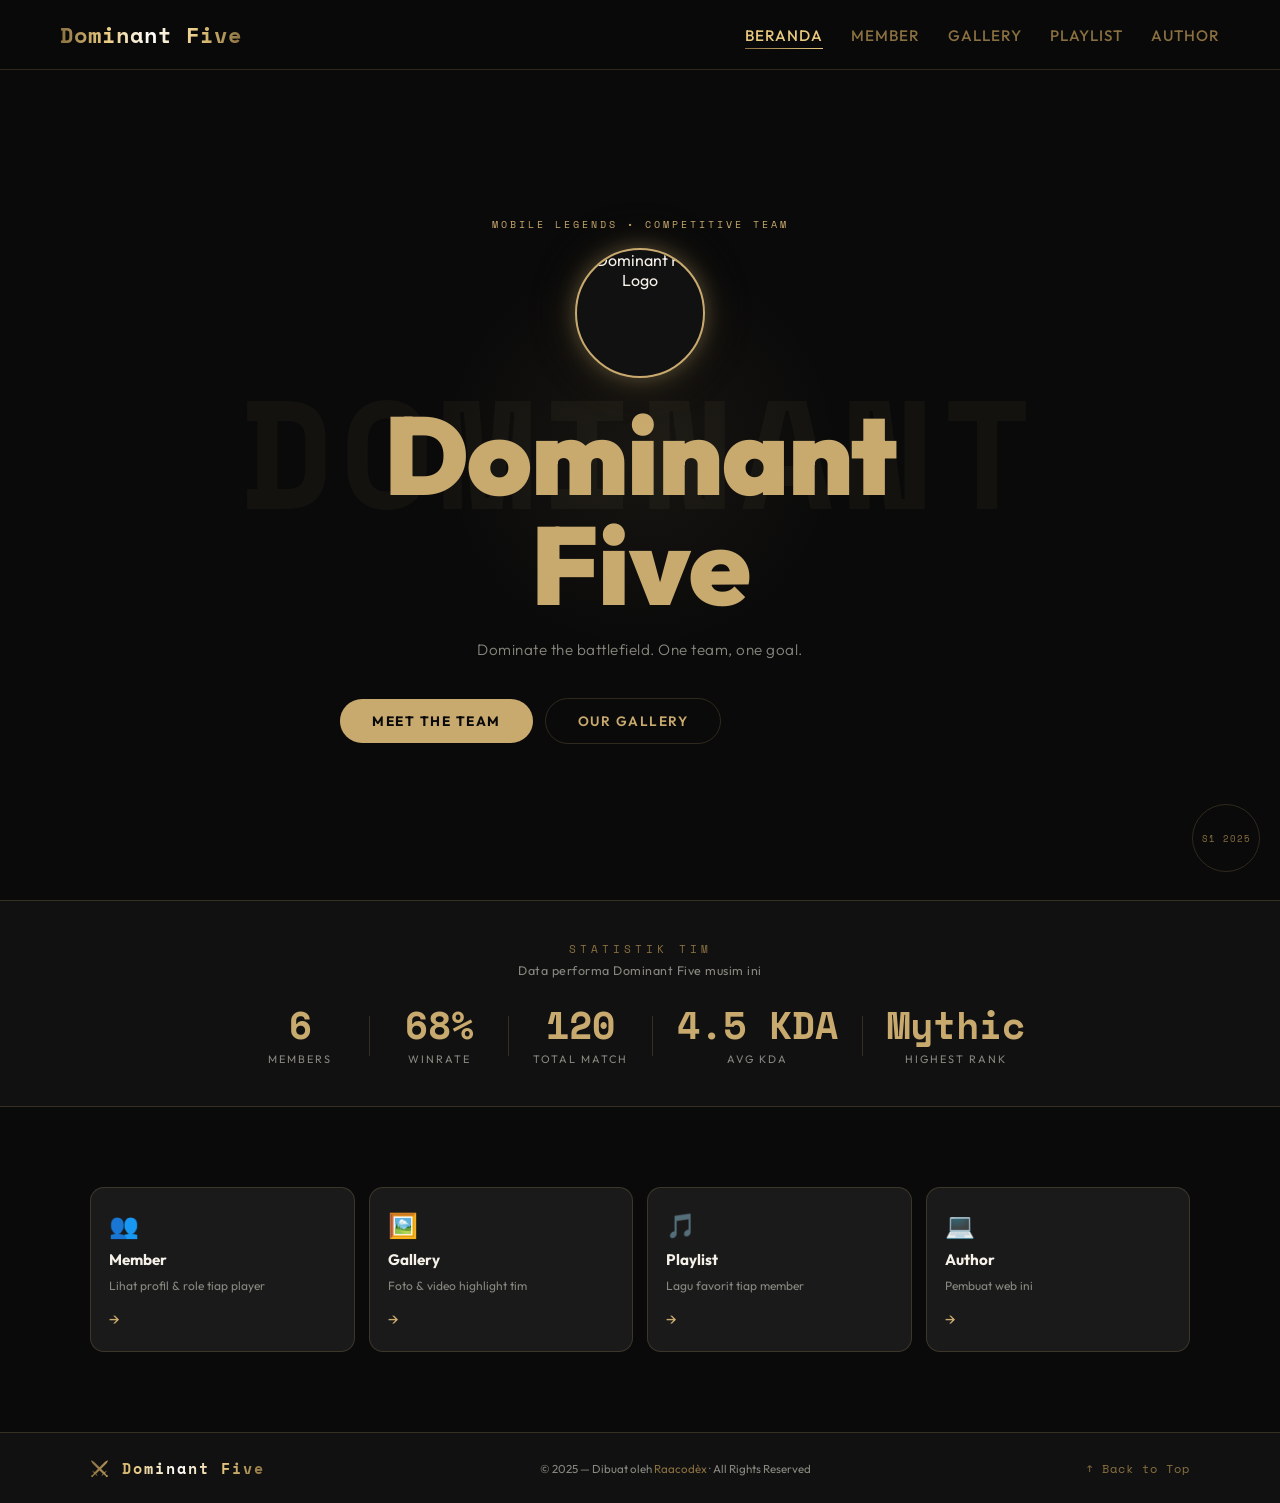
==== index.html @ 0fa59fce "Add files via upload" ====
<!DOCTYPE html>
<html lang="id">
<head>
  <meta charset="UTF-8">
  <meta name="viewport" content="width=device-width, initial-scale=1.0">
  <title>Dominant Five — Beranda</title>
  <link rel="stylesheet" href="style.css">
  <link rel="stylesheet" href="https://cdnjs.cloudflare.com/ajax/libs/font-awesome/6.5.0/css/all.min.css">
</head>
<body>

  <!-- NAVBAR -->
  <nav class="navbar">
    <div class="nav-logo"><span>Dominant Five</span></div>
    <ul class="nav-links">
      <li><a href="index.html" class="active">Beranda</a></li>
      <li><a href="member.html">Member</a></li>
      <li><a href="gallery.html">Gallery</a></li>
      <li><a href="playlist.html">Playlist</a></li>
      <li><a href="author.html">Author</a></li>
    </ul>
    <button class="hamburger" id="hamburger">☰</button>
  </nav>

  <!-- MOBILE MENU -->
  <div class="mobile-menu" id="mobileMenu">
    <ul>
      <li><a href="index.html" onclick="closeMenu()">Beranda</a></li>
      <li><a href="member.html" onclick="closeMenu()">Member</a></li>
      <li><a href="gallery.html" onclick="closeMenu()">Gallery</a></li>
      <li><a href="playlist.html" onclick="closeMenu()">Playlist</a></li>
      <li><a href="author.html" onclick="closeMenu()">Author</a></li>
    </ul>
  </div>

  <!-- HERO -->
  <section class="hero">
    <div class="hero-bg-text">DOMINANT</div>
    <div class="hero-content reveal-left">
      <p class="hero-subtitle">Mobile Legends • Competitive Team</p>
      
      <div class="hero-logo reveal-scale">
    <img src="img/logo.png" alt="Dominant Five Logo">
  </div>
      
      <h1 class="hero-title"><span>Dominant Five</span></h1>
      <p class="hero-desc">Dominate the battlefield. One team, one goal.</p>
      <div class="hero-buttons">
        <a href="member.html" class="btn-primary">Meet The Team</a>
        <a href="gallery.html" class="btn-outline">Our Gallery</a>
      </div>
    </div>
    <div class="hero-badge">
      <div class="badge-ring">
        <span>S1 2025</span>
      </div>
    </div>
  </section>

  <!-- STATS BAR -->
  <div class="stats-bar" id="stats">

  <div class="stats-header">
    <p class="stats-title">Statistik Tim</p>
    <p class="stats-sub">Data performa Dominant Five musim ini</p>
  </div>
    
    <div class="stats-wrap">

      <div class="stat-item">
        <p class="stat-big" data-target="6">0</p>
        <p class="stat-desc">Members</p>
      </div>

      <div class="stat-divider"></div>

      <div class="stat-item">
        <p class="stat-big" data-target="68" data-suffix="%">0%</p>
        <p class="stat-desc">Winrate</p>
      </div>

      <div class="stat-divider"></div>

      <div class="stat-item">
        <p class="stat-big" data-target="120">0</p>
        <p class="stat-desc">Total Match</p>
      </div>

      <div class="stat-divider"></div>

      <div class="stat-item">
        <p class="stat-big" data-target="4" data-suffix=".5 KDA">0</p>
        <p class="stat-desc">Avg KDA</p>
      </div>

      <div class="stat-divider"></div>

      <div class="stat-item">
        <p class="stat-big">Mythic</p>
        <p class="stat-desc">Highest Rank</p>
      </div>

    </div>
  </div>

  <!-- QUICK NAV CARDS -->
  <section class="quicknav">
    <div class="quicknav-grid">

      <a href="member.html" class="qcard">
        <div class="qcard-icon">👥</div>
        <h3>Member</h3>
        <p>Lihat profil & role tiap player</p>
        <span class="qcard-arrow">→</span>
      </a>

      <a href="gallery.html" class="qcard">
        <div class="qcard-icon">🖼️</div>
        <h3>Gallery</h3>
        <p>Foto & video highlight tim</p>
        <span class="qcard-arrow">→</span>
      </a>

      <a href="playlist.html" class="qcard">
        <div class="qcard-icon">🎵</div>
        <h3>Playlist</h3>
        <p>Lagu favorit tiap member</p>
        <span class="qcard-arrow">→</span>
      </a>

      <a href="author.html" class="qcard">
        <div class="qcard-icon">💻</div>
        <h3>Author</h3>
        <p>Pembuat web ini</p>
        <span class="qcard-arrow">→</span>
      </a>

    </div>
  </section>

  <!-- FOOTER -->
  <footer class="footer">
    <div class="footer-inner">
      <p class="footer-logo">⚔️ <span>Dominant Five</span></p>
      <p class="footer-copy">© 2025 — Dibuat oleh <span>Raacodèx</span> · All Rights Reserved</p>
      <a href="#" class="footer-top">↑ Back to Top</a>
    </div>
  </footer>

  <script src="script.js"></script>
</body>
</html>
---- style.css ----
@import url('https://fonts.googleapis.com/css2?family=Outfit:wght@300;400;600;700;900&family=Space+Mono:wght@400;700&display=swap');
@import url('https://fonts.googleapis.com/css2?family=Inter:wght@400;500;600;700;800&display=swap');

/* ===== ROOT & RESET ===== */
:root {
  --bg-dark: #0a0a0a;
  --bg-surface: #111111;
  --bg-card: #1a1a1a;
  --gold: #c8a96e;
  --gold-light: #e8c97e;
  --gold-dim: #8a7040;
  --white: #f5f0e8;
  --gray: #888880;
  --border: rgba(200, 169, 110, 0.2);
}

* { margin: 0; padding: 0; box-sizing: border-box; }
html { scroll-behavior: smooth; }
body {
  background-color: var(--bg-dark);
  color: var(--white);
  font-family: 'Outfit', sans-serif;
  overflow-x: hidden;
}

/* ===== NAVBAR ===== */
.navbar {
  position: fixed;
  top: 0;
  width: 100%;
  z-index: 1000;
  padding: 16px 20px;
  display: flex;
  align-items: center;
  justify-content: space-between;
  background: rgba(10, 10, 10, 0.92);
  backdrop-filter: blur(12px);
  border-bottom: 1px solid var(--border);
  transition: background 0.3s;
}

.nav-logo {
  font-family: 'Space Mono', monospace;
  font-size: 1.4rem;
  letter-spacing: 1px;
  font-weight: 700;
  text-decoration: none;
  display: flex;
  align-items: center;
  gap: 8px;
  white-space: nowrap;
  flex-shrink: 0;
  background: linear-gradient(90deg, #8a7040, #e8c97e, #ffffff, #e8c97e, #8a7040);
  -webkit-background-clip: text;
  -webkit-text-fill-color: transparent;
  background-clip: text;
}

.nav-logo-img {
  width: 26px;
  height: 26px;
  border-radius: 50%;
  object-fit: cover;
  border: 1px solid var(--border);
  flex-shrink: 0;
  -webkit-text-fill-color: unset;
}

.nav-links {
  list-style: none;
  display: none;
  gap: 28px;
}

.nav-links a {
  text-decoration: none;
  font-size: 0.95rem;
  font-weight: 500;
  letter-spacing: 1px;
  text-transform: uppercase;
  color: var(--gold-dim);
  position: relative;
  transition: color 0.3s;
  white-space: nowrap;
}

.nav-links a::after {
  content: '';
  position: absolute;
  bottom: -4px;
  left: 0;
  width: 0%;
  height: 1px;
  background: linear-gradient(90deg, var(--gold-dim), var(--gold-light));
  transition: width 0.3s ease;
}

.nav-links a:hover,
.nav-links a.active {
  color: var(--gold-light);
}

.nav-links a:hover::after,
.nav-links a.active::after {
  width: 100%;
}

.hamburger {
  display: block;
  background: none;
  border: 1px solid var(--border);
  color: var(--gold);
  font-size: 1.2rem;
  padding: 6px 11px;
  cursor: pointer;
  border-radius: 6px;
}

/* ===== MOBILE MENU ===== */
.mobile-menu {
  display: none;
  position: fixed;
  top: 59px;
  left: 0;
  width: 100%;
  background: #111111f5;
  backdrop-filter: blur(16px);
  z-index: 999;
  border-bottom: 1px solid var(--border);
  padding: 20px 0;
}

.mobile-menu.active { display: block; }

.mobile-menu ul {
  list-style: none;
  display: flex;
  flex-direction: column;
  align-items: center;
  gap: 20px;
}

.mobile-menu ul a {
  color: var(--gray);
  text-decoration: none;
  font-size: 0.95rem;
  letter-spacing: 2px;
  text-transform: uppercase;
  transition: color 0.3s;
}

.mobile-menu ul a:hover { color: var(--gold); }

/* ===== HERO ===== */
.hero {
  min-height: 100vh;
  display: flex;
  align-items: center;
  justify-content: center;
  position: relative;
  padding: 110px 20px 60px;
  overflow: hidden;
}

.hero-bg-text {
  position: absolute;
  font-family: 'Space Mono', monospace;
  font-size: clamp(48px, 12vw, 180px);
  font-weight: 700;
  color: rgba(200, 169, 110, 0.05);
  letter-spacing: 6px;
  top: 50%;
  left: 50%;
  transform: translate(-50%, -50%);
  white-space: nowrap;
  pointer-events: none;
  user-select: none;
  width: 100%;
  text-align: center;
  overflow: hidden;
}

.hero::before {
  content: '';
  position: absolute;
  width: 400px;
  height: 400px;
  background: radial-gradient(circle, rgba(200, 169, 110, 0.07) 0%, transparent 70%);
  top: 50%;
  left: 50%;
  transform: translate(-50%, -50%);
  pointer-events: none;
}

.hero-content {
  text-align: center;
  z-index: 1;
  animation: fadeUp 0.9s ease both;
  width: 100%;
  max-width: 600px;
  margin: 0 auto;
}

.hero-logo {
  width: 110px;
  height: 110px;
  border-radius: 50%;
  border: 2px solid var(--gold);
  overflow: hidden;
  margin: 0 auto 22px;
  background: #111;
  box-shadow:
    0 0 20px rgba(200, 169, 110, 0.3),
    0 0 40px rgba(200, 169, 110, 0.15),
    0 0 80px rgba(200, 169, 110, 0.05);
  animation: fadeUp 0.7s ease both, glowPulse 3s ease-in-out infinite;
}

.hero-logo img {
  width: 100%;
  height: 100%;
  object-fit: cover;
}

.hero-subtitle {
  font-family: 'Space Mono', monospace;
  font-size: 0.65rem;
  letter-spacing: 3px;
  color: var(--gold);
  text-transform: uppercase;
  margin-bottom: 16px;
}

.hero-title {
  font-size: clamp(34px, 9vw, 110px);
  font-weight: 900;
  line-height: 1;
  letter-spacing: -1px;
  color: var(--white);
  margin-bottom: 18px;
}

.hero-title span { color: var(--gold); }

.hero-desc {
  font-size: 0.95rem;
  color: var(--gray);
  font-weight: 300;
  letter-spacing: 0.5px;
  margin-bottom: 36px;
  line-height: 1.6;
}

.hero-buttons {
  display: flex;
  flex-direction: column;
  gap: 12px;
  align-items: center;
}

.btn-primary {
  background: var(--gold);
  color: #0a0a0a;
  padding: 13px 32px;
  border-radius: 50px;
  text-decoration: none;
  font-weight: 700;
  font-size: 0.85rem;
  letter-spacing: 1.5px;
  text-transform: uppercase;
  transition: background 0.3s, transform 0.2s;
  width: 230px;
  text-align: center;
  display: block;
}

.btn-primary:hover {
  background: var(--gold-light);
  transform: translateY(-2px);
}

.btn-outline {
  border: 1px solid var(--border);
  color: var(--gold);
  padding: 13px 32px;
  border-radius: 50px;
  text-decoration: none;
  font-weight: 600;
  font-size: 0.85rem;
  letter-spacing: 1.5px;
  text-transform: uppercase;
  transition: border-color 0.3s, transform 0.2s;
  width: 230px;
  text-align: center;
  display: block;
}

.btn-outline:hover {
  border-color: var(--gold);
  transform: translateY(-2px);
}

.hero-badge {
  position: absolute;
  bottom: 28px;
  right: 20px;
  animation: fadeUp 1.2s ease both;
}

.badge-ring {
  width: 68px;
  height: 68px;
  border-radius: 50%;
  border: 1px solid var(--border);
  display: flex;
  align-items: center;
  justify-content: center;
  font-family: 'Space Mono', monospace;
  font-size: 0.58rem;
  color: var(--gold-dim);
  letter-spacing: 1px;
  text-align: center;
}

/* ===== STATS BAR ===== */
.stats-bar {
  background: var(--bg-surface);
  border-top: 1px solid var(--border);
  border-bottom: 1px solid var(--border);
  padding: 32px 20px;
}

.stats-header {
  text-align: center;
  margin-bottom: 28px;
}

.stats-title {
  font-family: 'Space Mono', monospace;
  font-size: 0.68rem;
  letter-spacing: 4px;
  color: var(--gold-dim);
  text-transform: uppercase;
  margin-bottom: 6px;
}

.stats-sub {
  font-size: 0.78rem;
  color: var(--gray);
  letter-spacing: 0.5px;
}

.stats-wrap {
  max-width: 1100px;
  margin: 0 auto;
  display: flex;
  align-items: center;
  justify-content: center;
  flex-wrap: wrap;
  gap: 24px;
}

.stat-item {
  text-align: center;
  min-width: 90px;
}

.stat-big {
  font-family: 'Space Mono', monospace;
  font-size: clamp(20px, 5vw, 38px);
  font-weight: 700;
  color: var(--gold);
  line-height: 1;
  margin-bottom: 8px;
}

.stat-desc {
  font-size: 0.68rem;
  letter-spacing: 2px;
  text-transform: uppercase;
  color: var(--gray);
}

.stat-divider {
  width: 1px;
  height: 40px;
  background: var(--border);
  flex-shrink: 0;
  display: none;
}

/* ===== QUICK NAV ===== */
.quicknav {
  padding: 56px 20px;
  background: var(--bg-dark);
}

.quicknav-grid {
  display: grid;
  grid-template-columns: repeat(2, 1fr);
  gap: 14px;
  max-width: 1100px;
  margin: 0 auto;
}

.qcard {
  background: var(--bg-card);
  border: 1px solid var(--border);
  border-radius: 14px;
  padding: 22px 18px;
  text-decoration: none;
  display: flex;
  flex-direction: column;
  gap: 8px;
  transition: transform 0.3s, border-color 0.3s;
}

.qcard:hover {
  transform: translateY(-4px);
  border-color: var(--gold-dim);
}

.qcard-icon {
  font-size: 1.5rem;
  color: var(--gold);
  margin-bottom: 2px;
}

.qcard h3 {
  font-size: 0.95rem;
  font-weight: 700;
  color: var(--white);
}

.qcard p {
  font-size: 0.75rem;
  color: var(--gray);
  line-height: 1.5;
}

.qcard-arrow {
  font-size: 1rem;
  color: var(--gold);
  margin-top: 6px;
  transition: transform 0.3s;
}

.qcard:hover .qcard-arrow { transform: translateX(4px); }

/* ===== SECTION GLOBAL ===== */
section { padding: 80px 20px; }

.section-header {
  text-align: center;
  margin-bottom: 44px;
}

.section-tag {
  font-family: 'Space Mono', monospace;
  font-size: 0.68rem;
  letter-spacing: 4px;
  color: var(--gold-dim);
  text-transform: uppercase;
  margin-bottom: 10px;
}

.section-title {
  font-size: clamp(26px, 6vw, 56px);
  font-weight: 900;
  letter-spacing: -1px;
  color: var(--white);
}

.section-title span { color: var(--gold); }

/* ===== MEMBER ===== */
.member {
  background: var(--bg-surface);
  border-top: 1px solid var(--border);
  padding-top: 100px;
}

.member-grid {
  display: grid;
  grid-template-columns: 1fr 1fr;
  gap: 16px;
  max-width: 1200px;
  margin: 0 auto;
}

.member-card {
  background: var(--bg-card);
  border: 1px solid var(--border);
  border-radius: 14px;
  overflow: hidden;
  transition: transform 0.3s, border-color 0.3s;
}

.member-card:hover {
  transform: translateY(-5px);
  border-color: var(--gold-dim);
}

.card-top {
  background: linear-gradient(135deg, #1a1a1a, #111);
  padding: 24px 16px 18px;
  text-align: center;
  border-bottom: 1px solid var(--border);
}

.member-avatar {
  width: 75px;
  height: 75px;
  border-radius: 50%;
  border: 2px solid var(--gold);
  overflow: hidden;
  margin: 0 auto 10px;
  background: #222;
}

.member-avatar img {
  width: 100%;
  height: 100%;
  object-fit: cover;
}

.member-role-badge {
  display: inline-block;
  background: rgba(200, 169, 110, 0.12);
  border: 1px solid var(--border);
  color: var(--gold);
  font-size: 0.6rem;
  font-weight: 600;
  letter-spacing: 1.5px;
  text-transform: uppercase;
  padding: 3px 10px;
  border-radius: 20px;
}

.card-body { padding: 16px; }

.member-name {
  font-size: 1rem;
  font-weight: 700;
  color: var(--white);
  margin-bottom: 4px;
}

.member-ign {
  font-size: 0.72rem;
  color: var(--gray);
  margin-bottom: 10px;
}

.member-ign span {
  color: var(--gold-dim);
  font-family: 'Space Mono', monospace;
}

.member-heroes {
  display: flex;
  flex-wrap: wrap;
  gap: 5px;
  margin-bottom: 14px;
}

.member-heroes span {
  background: rgba(255,255,255,0.04);
  border: 1px solid rgba(255,255,255,0.08);
  color: var(--gray);
  font-size: 0.65rem;
  padding: 2px 8px;
  border-radius: 4px;
}

.member-stats {
  display: flex;
  justify-content: space-between;
  padding-top: 12px;
  border-top: 1px solid var(--border);
}

.member-stats > div { text-align: center; }

.stat-num {
  font-family: 'Space Mono', monospace;
  font-size: 0.85rem;
  font-weight: 700;
  color: var(--gold);
}

.stat-label {
  font-size: 0.6rem;
  color: var(--gray);
  text-transform: uppercase;
  letter-spacing: 0.5px;
  margin-top: 2px;
}

/* ===== GALLERY ===== */
.gallery {
  background: var(--bg-dark);
  padding-top: 100px;
}

.gallery-tabs {
  display: flex;
  justify-content: center;
  gap: 8px;
  margin-bottom: 36px;
  flex-wrap: wrap;
}

.tab-btn {
  background: transparent;
  border: 1px solid var(--border);
  color: var(--gray);
  padding: 8px 20px;
  border-radius: 30px;
  font-family: 'Outfit', sans-serif;
  font-size: 0.78rem;
  font-weight: 600;
  letter-spacing: 1px;
  text-transform: uppercase;
  cursor: pointer;
  transition: all 0.3s;
}

.tab-btn:hover {
  border-color: var(--gold-dim);
  color: var(--gold);
}

.tab-btn.active {
  background: var(--gold);
  border-color: var(--gold);
  color: #0a0a0a;
}

.gallery-grid {
  display: grid;
  grid-template-columns: 1fr 1fr;
  gap: 14px;
  max-width: 1200px;
  margin: 0 auto;
}

.gallery-item {
  border-radius: 10px;
  overflow: hidden;
  border: 1px solid var(--border);
  background: var(--bg-card);
  transition: transform 0.3s, border-color 0.3s;
  position: relative;
}

.gallery-item:hover {
  transform: translateY(-3px);
  border-color: var(--gold-dim);
}

.gallery-item.hidden { display: none; }

.gallery-item.photo img {
  width: 100%;
  height: 160px;
  object-fit: cover;
  display: block;
  transition: transform 0.4s;
}

.gallery-item.photo:hover img { transform: scale(1.04); }

.gallery-overlay {
  position: absolute;
  bottom: 0;
  left: 0;
  right: 0;
  padding: 10px 12px;
  background: linear-gradient(to top, rgba(0,0,0,0.85), transparent);
  display: flex;
  align-items: center;
  justify-content: space-between;
}

.gallery-overlay p {
  font-size: 0.75rem;
  color: var(--white);
  font-weight: 500;
}

.gallery-type {
  font-size: 0.62rem;
  background: rgba(200,169,110,0.15);
  border: 1px solid var(--border);
  color: var(--gold);
  padding: 2px 8px;
  border-radius: 20px;
}

.video-wrap {
  width: 100%;
  aspect-ratio: 16/9;
  background: #000;
}

.video-wrap video {
  width: 100%;
  height: 100%;
  display: block;
  object-fit: cover;
}

.video-label {
  padding: 10px 12px;
  display: flex;
  align-items: center;
  justify-content: space-between;
  border-top: 1px solid var(--border);
}

.video-label p {
  font-size: 0.78rem;
  color: var(--white);
  font-weight: 500;
}

/* ===== PLAYLIST ===== */
.playlist {
  background: var(--bg-surface);
  padding-top: 100px;
}

.playlist-tabs {
  display: flex;
  justify-content: center;
  flex-wrap: wrap;
  gap: 8px;
  margin-bottom: 36px;
}

.pl-tab {
  background: transparent;
  border: 1px solid var(--border);
  color: var(--gray);
  padding: 8px 16px;
  border-radius: 30px;
  font-family: 'Outfit', sans-serif;
  font-size: 0.75rem;
  font-weight: 600;
  letter-spacing: 1px;
  cursor: pointer;
  transition: all 0.3s;
}

.pl-tab:hover {
  border-color: var(--gold-dim);
  color: var(--gold);
}

.pl-tab.active {
  background: var(--gold);
  border-color: var(--gold);
  color: #0a0a0a;
}

.playlist-panel {
  display: none;
  max-width: 600px;
  margin: 0 auto;
  animation: fadeUp 0.4s ease both;
}

.playlist-panel.active { display: block; }

.pl-profile {
  display: flex;
  align-items: center;
  gap: 14px;
  margin-bottom: 24px;
  padding-bottom: 20px;
  border-bottom: 1px solid var(--border);
}

.pl-avatar {
  width: 52px;
  height: 52px;
  border-radius: 50%;
  border: 2px solid var(--gold);
  overflow: hidden;
  flex-shrink: 0;
  background: #222;
}

.pl-avatar img {
  width: 100%;
  height: 100%;
  object-fit: cover;
}

.pl-name {
  font-size: 1rem;
  font-weight: 700;
  color: var(--white);
  margin-bottom: 3px;
}

.pl-role {
  font-size: 0.68rem;
  color: var(--gold-dim);
  letter-spacing: 2px;
  text-transform: uppercase;
  font-family: 'Space Mono', monospace;
}

.pl-tracks {
  display: flex;
  flex-direction: column;
  gap: 4px;
}

.pl-track {
  display: flex;
  align-items: center;
  gap: 12px;
  padding: 13px 14px;
  border-radius: 8px;
  border: 1px solid transparent;
  transition: all 0.3s;
}

.pl-track:hover {
  background: var(--bg-card);
  border-color: var(--border);
}

.track-num {
  font-family: 'Space Mono', monospace;
  font-size: 0.7rem;
  color: var(--gold-dim);
  width: 20px;
  flex-shrink: 0;
}

.track-info { flex: 1; }

.track-title {
  font-size: 0.88rem;
  font-weight: 600;
  color: var(--white);
  margin-bottom: 2px;
}

.track-artist {
  font-size: 0.72rem;
  color: var(--gray);
}

.track-link {
  color: var(--gold-dim);
  font-size: 1.1rem;
  transition: color 0.3s, transform 0.2s;
  display: flex;
  align-items: center;
}

.track-link:hover {
  color: #1db954;
  transform: scale(1.2);
}

/* ===== AUTHOR ===== */
.author {
  background: var(--bg-dark);
  padding-top: 100px;
}

.author-card {
  max-width: 1000px;
  margin: 0 auto;
  display: grid;
  grid-template-columns: 1fr;
  gap: 28px;
  background: var(--bg-card);
  border: 1px solid var(--border);
  border-radius: 18px;
  padding: 28px 20px;
}

.author-left {
  display: flex;
  flex-direction: row;
  align-items: center;
  gap: 18px;
}

.author-avatar {
  width: 90px;
  height: 90px;
  border-radius: 50%;
  border: 2px solid var(--gold);
  overflow: hidden;
  background: #222;
  flex-shrink: 0;
}

.author-avatar img {
  width: 100%;
  height: 100%;
  object-fit: cover;
}

.author-badge {
  background: rgba(200, 169, 110, 0.1);
  border: 1px solid var(--border);
  color: var(--gold);
  font-size: 0.65rem;
  letter-spacing: 2px;
  text-transform: uppercase;
  padding: 4px 12px;
  border-radius: 20px;
  font-weight: 600;
}

.author-tag {
  font-size: 0.68rem;
  letter-spacing: 2px;
  color: var(--gold-dim);
  text-transform: uppercase;
  font-family: 'Space Mono', monospace;
  margin-bottom: 8px;
}

.author-name {
  font-size: clamp(24px, 6vw, 40px);
  font-weight: 900;
  color: var(--white);
  letter-spacing: -1px;
  margin-bottom: 12px;
  line-height: 1;
}

.author-bio {
  font-size: 0.85rem;
  color: var(--gray);
  line-height: 1.7;
  margin-bottom: 18px;
}

.author-stack {
  display: flex;
  flex-wrap: wrap;
  gap: 8px;
  margin-bottom: 20px;
}

.author-stack span {
  background: rgba(200, 169, 110, 0.08);
  border: 1px solid var(--border);
  color: var(--gold);
  font-size: 0.7rem;
  font-weight: 600;
  letter-spacing: 1.5px;
  padding: 4px 12px;
  border-radius: 6px;
  font-family: 'Space Mono', monospace;
}

.author-socials {
  display: flex;
  flex-wrap: wrap;
  gap: 8px;
}

.social-btn {
  display: flex;
  align-items: center;
  gap: 7px;
  padding: 9px 16px;
  border-radius: 8px;
  border: 1px solid var(--border);
  color: var(--gray);
  text-decoration: none;
  font-size: 0.78rem;
  font-weight: 500;
  transition: all 0.3s;
}

.social-btn:hover {
  border-color: var(--gold-dim);
  color: var(--gold);
  background: rgba(200, 169, 110, 0.06);
}

.author-right {
  display: flex;
  flex-direction: column;
  gap: 16px;
}

.author-quote {
  background: var(--bg-surface);
  border: 1px solid var(--border);
  border-left: 3px solid var(--gold);
  border-radius: 10px;
  padding: 18px 16px;
}

.quote-mark {
  font-size: 2.2rem;
  color: var(--gold);
  line-height: 0.5;
  margin-bottom: 12px;
  font-family: 'Space Mono', monospace;
}

.quote-text {
  font-size: 0.82rem;
  color: var(--white);
  line-height: 1.7;
  font-style: italic;
  margin-bottom: 10px;
}

.quote-from {
  font-size: 0.7rem;
  color: var(--gold-dim);
  font-family: 'Space Mono', monospace;
}

.author-stats {
  display: flex;
  justify-content: space-between;
  padding: 16px;
  background: var(--bg-surface);
  border: 1px solid var(--border);
  border-radius: 10px;
}

.a-stat { text-align: center; }

.a-stat-num {
  font-family: 'Space Mono', monospace;
  font-size: 1.2rem;
  font-weight: 700;
  color: var(--gold);
}

.a-stat-label {
  font-size: 0.6rem;
  color: var(--gray);
  text-transform: uppercase;
  letter-spacing: 1px;
  margin-top: 3px;
}

/* ===== FOOTER ===== */
.footer {
  background: var(--bg-surface);
  border-top: 1px solid var(--border);
  padding: 24px 20px;
}

.footer-inner {
  max-width: 1100px;
  margin: 0 auto;
  display: flex;
  flex-direction: column;
  align-items: center;
  text-align: center;
  gap: 10px;
}

.footer-logo {
  font-family: 'Space Mono', monospace;
  font-size: 0.95rem;
  font-weight: 700;
  letter-spacing: 2px;
  background: linear-gradient(90deg, #8a7040, #e8c97e, #ffffff, #e8c97e, #8a7040);
  -webkit-background-clip: text;
  -webkit-text-fill-color: transparent;
  background-clip: text;
}

.footer-copy {
  font-size: 0.72rem;
  color: var(--gray);
}

.footer-copy span { color: var(--gold-dim); }

.footer-top {
  font-size: 0.72rem;
  color: var(--gold-dim);
  text-decoration: none;
  font-family: 'Space Mono', monospace;
  letter-spacing: 1px;
  transition: color 0.3s;
}

.footer-top:hover { color: var(--gold); }

/* ===== ANIMATIONS ===== */
@keyframes fadeUp {
  from { opacity: 0; transform: translateY(30px); }
  to { opacity: 1; transform: translateY(0); }
}

@keyframes glowPulse {
  0%, 100% {
    box-shadow:
      0 0 20px rgba(200, 169, 110, 0.3),
      0 0 40px rgba(200, 169, 110, 0.15),
      0 0 80px rgba(200, 169, 110, 0.05);
  }
  50% {
    box-shadow:
      0 0 30px rgba(200, 169, 110, 0.5),
      0 0 60px rgba(200, 169, 110, 0.25),
      0 0 100px rgba(200, 169, 110, 0.1);
  }
}

/* ===== DESKTOP ===== */
@media (min-width: 900px) {
  .navbar { padding: 18px 60px; }
  .nav-links { display: flex; }
  .hamburger { display: none; }
  .hero { padding: 120px 60px 60px; }
  .hero-logo { width: 130px; height: 130px; }
  .stats-bar { padding: 40px 60px; }
  .stat-divider { display: block; }
  .quicknav { padding: 80px 60px; }
  .quicknav-grid { grid-template-columns: repeat(4, 1fr); }
  section { padding: 100px 60px; }
  .member-grid { grid-template-columns: repeat(3, 1fr); }
  .gallery-grid { grid-template-columns: repeat(3, 1fr); }
  .gallery-item.photo img { height: 220px; }
  .hero-buttons { flex-direction: row; }
  .btn-primary, .btn-outline { width: auto; }
  .footer-inner { flex-direction: row; justify-content: space-between; text-align: left; }
  .author-card { grid-template-columns: 160px 1fr 220px; padding: 48px; }
  .author-left { flex-direction: column; align-items: center; }
  .author-avatar { width: 120px; height: 120px; }
}

/* ===== MEMBER SLIDER ===== */
.member-slider {
  max-width: 320px;
  margin: 0 auto;
  position: relative;
}

.member-track {
  position: relative;
  width: 100%;
}

.member-track .member-card {
  display: none;
  animation: fadeUp 0.35s ease both;
}

.member-track .member-card.active {
  display: block;
}

/* ===== CARD UKURAN PROPORSIONAL ===== */
.member-slider .member-card {
  min-height: unset;
  border-radius: 16px;
}

/* Card Top - foto & badge */
.member-slider .card-top {
  padding: 28px 20px 20px;
}

.member-slider .member-avatar {
  width: 88px;
  height: 88px;
  margin-bottom: 12px;
}

.member-slider .member-role-badge {
  font-size: 0.68rem;
  padding: 4px 14px;
  letter-spacing: 2px;
}

/* Card Body - info */
.member-slider .card-body {
  padding: 18px 20px 22px;
}

/* Nama */
.member-slider .member-name {
  font-family: 'Inter', sans-serif;
  font-size: 1.18rem;
  font-weight: 800;
  letter-spacing: -0.3px;
  margin-bottom: 4px;
}

/* IGN */
.member-slider .member-ign {
  font-size: 0.8rem;
  margin-bottom: 14px;
}

/* Hero boxes - agak lebih besar & keliatan */
.member-slider .member-heroes {
  display: flex;
  flex-wrap: wrap;
  gap: 6px;
  margin-bottom: 16px;
}

.member-slider .member-heroes span {
  font-family: 'Inter', sans-serif;
  font-size: 0.75rem;
  font-weight: 500;
  letter-spacing: 0px;
  padding: 5px 13px;
  border-radius: 6px;
  background: rgba(200, 169, 110, 0.07);
  border: 1px solid rgba(200, 169, 110, 0.18);
  color: var(--white);
}

/* Stats WR/KDA/Rank - kompak & proporsional */
.member-slider .member-stats {
  padding-top: 14px;
  border-top: 1px solid var(--border);
  display: flex;
  justify-content: space-between;
}

.member-slider .stat-num {
  font-family: 'Inter', sans-serif;
  font-size: 1.05rem;
  font-weight: 700;
  color: var(--gold);
  margin-bottom: 2px;
}

.member-slider .stat-label {
  font-family: 'Inter', sans-serif;
  font-size: 0.62rem;
  font-weight: 500;
  letter-spacing: 1px;
  color: var(--gray);
  text-transform: uppercase;
}

/* ===== SLIDER NAV ===== */
.slider-nav {
  display: flex;
  align-items: center;
  justify-content: center;
  gap: 14px;
  margin-top: 20px;
}

.slider-btn {
  background: transparent;
  border: 1px solid var(--border);
  color: var(--gold);
  width: 38px;
  height: 38px;
  border-radius: 50%;
  font-size: 0.95rem;
  cursor: pointer;
  transition: all 0.3s;
  display: flex;
  align-items: center;
  justify-content: center;
}

.slider-btn:hover {
  background: rgba(200, 169, 110, 0.12);
  border-color: var(--gold);
}

/* Dots */
.slider-dots {
  display: flex;
  gap: 7px;
  align-items: center;
}

.dot {
  width: 7px;
  height: 7px;
  border-radius: 50%;
  background: transparent;
  cursor: pointer;
  transition: all 0.3s;
  border: 1px solid var(--gold-dim);
}

.dot.active {
  background: var(--gold);
  width: 20px;
  border-radius: 4px;
  border-color: var(--gold);
}

/* Counter */
.slider-counter {
  text-align: center;
  margin-top: 10px;
  font-family: 'Space Mono', monospace;
  font-size: 0.68rem;
  color: var(--gold-dim);
  letter-spacing: 2px;
}

/* ===== SCROLL REVEAL ===== */
/* Tambahin class "reveal" ke elemen HTML yang mau dianimasiin */
.reveal {
  opacity: 0;
  transform: translateY(28px);
  transition: opacity 0.6s ease, transform 0.6s ease;
}

.reveal.visible {
  opacity: 1;
  transform: translateY(0);
}

/* Varian dari bawah (default) */
.reveal-up {
  opacity: 0;
  transform: translateY(40px);
  transition: opacity 0.6s ease, transform 0.6s ease;
}

.reveal-up.visible {
  opacity: 1;
  transform: translateY(0);
}

/* Varian dari kiri */
.reveal-left {
  opacity: 0;
  transform: translateX(-40px);
  transition: opacity 0.6s ease, transform 0.6s ease;
}

.reveal-left.visible {
  opacity: 1;
  transform: translateX(0);
}

/* Varian dari kanan */
.reveal-right {
  opacity: 0;
  transform: translateX(40px);
  transition: opacity 0.6s ease, transform 0.6s ease;
}

.reveal-right.visible {
  opacity: 1;
  transform: translateX(0);
}

/* Varian scale/zoom */
.reveal-scale {
  opacity: 0;
  transform: scale(0.92);
  transition: opacity 0.5s ease, transform 0.5s ease;
}

.reveal-scale.visible {
  opacity: 1;
  transform: scale(1);
}

/* ===== STAGGER (animasi berurutan) ===== */
/* Wrap parent pakai class "stagger-wrap" */
/* Tiap anak pakai class "stagger-item" */
.stagger-item {
  opacity: 0;
  transform: translateY(24px);
  transition: opacity 0.5s ease, transform 0.5s ease;
}

.stagger-item.visible {
  opacity: 1;
  transform: translateY(0);
}
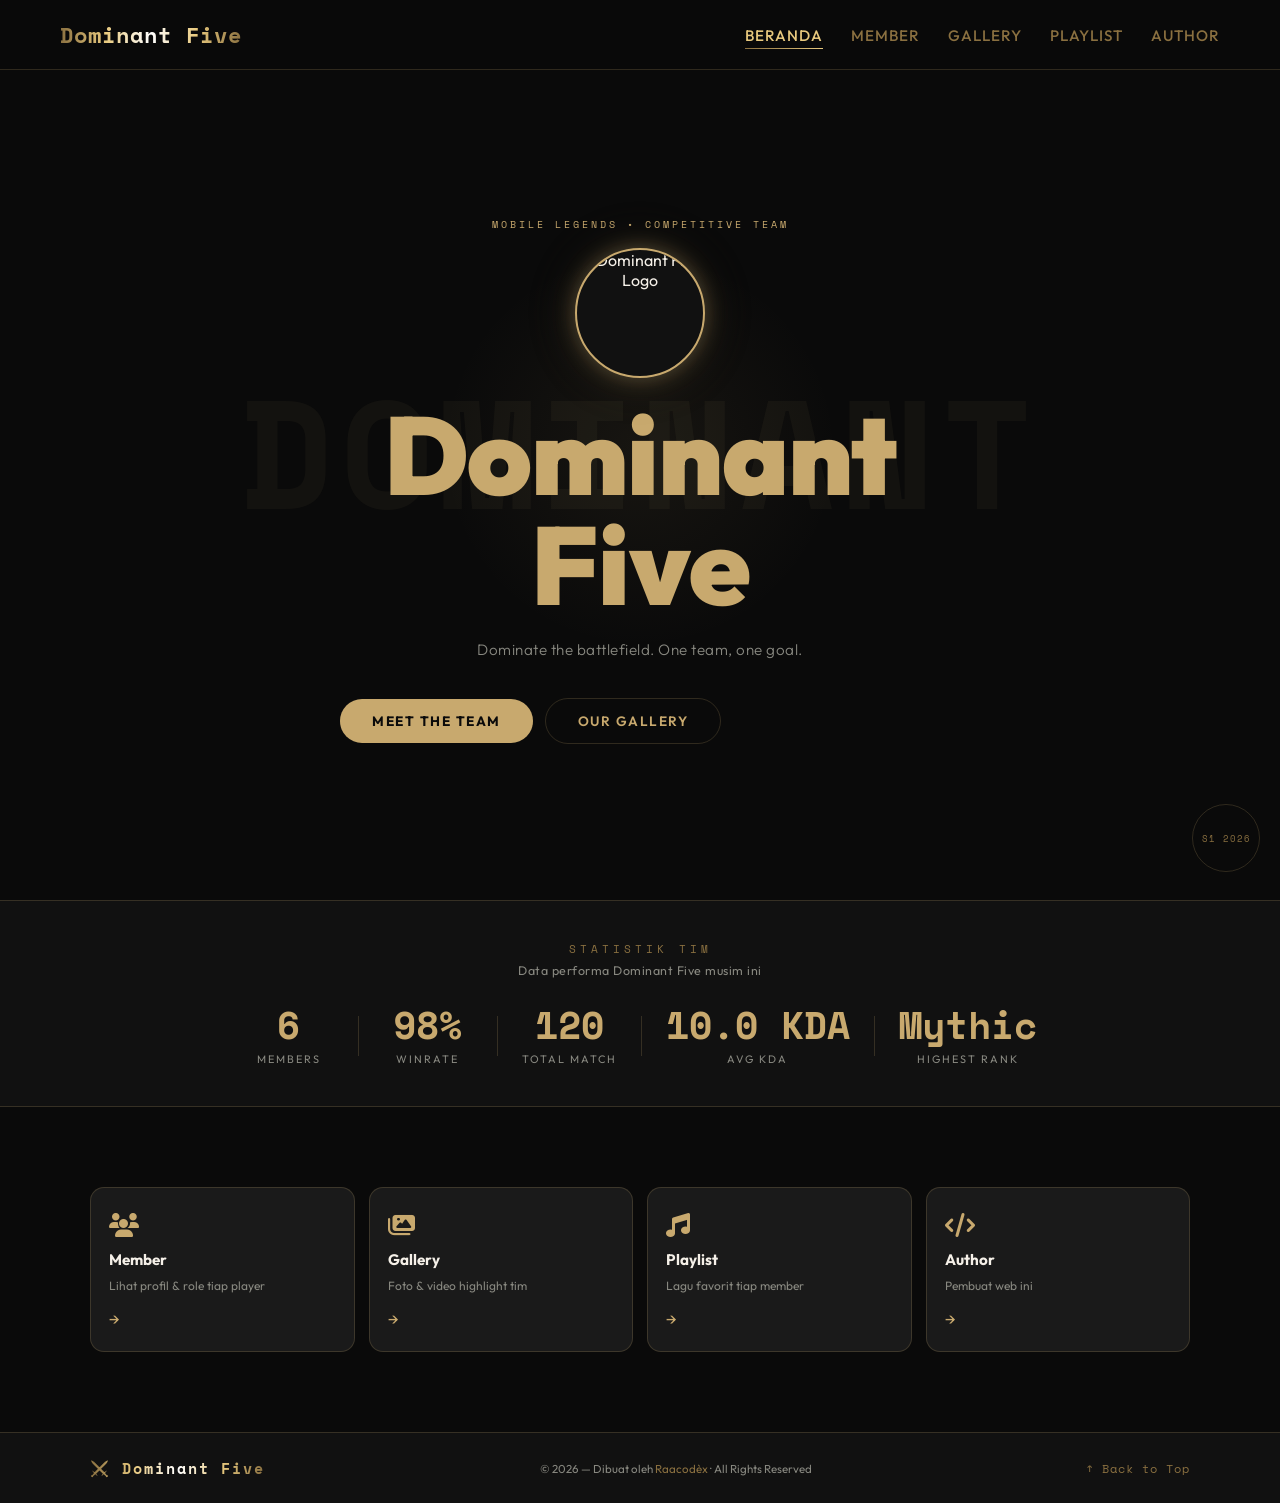
==== commit a992e795: "Add files via upload" ====
--- a/index.html
+++ b/index.html
@@ -52,7 +52,7 @@
     </div>
     <div class="hero-badge">
       <div class="badge-ring">
-        <span>S1 2025</span>
+        <span>S1 2026</span>
       </div>
     </div>
   </section>
@@ -75,7 +75,7 @@
       <div class="stat-divider"></div>
 
       <div class="stat-item">
-        <p class="stat-big" data-target="68" data-suffix="%">0%</p>
+        <p class="stat-big" data-target="98" data-suffix="%">0%</p>
         <p class="stat-desc">Winrate</p>
       </div>
 
@@ -89,7 +89,7 @@
       <div class="stat-divider"></div>
 
       <div class="stat-item">
-        <p class="stat-big" data-target="4" data-suffix=".5 KDA">0</p>
+        <p class="stat-big" data-target="10" data-suffix=".0 KDA">0</p>
         <p class="stat-desc">Avg KDA</p>
       </div>
 
@@ -108,28 +108,28 @@
     <div class="quicknav-grid">
 
       <a href="member.html" class="qcard">
-        <div class="qcard-icon">👥</div>
+        <div class="qcard-icon"><i class="fas fa-users"></i></div>
         <h3>Member</h3>
         <p>Lihat profil & role tiap player</p>
         <span class="qcard-arrow">→</span>
       </a>
 
       <a href="gallery.html" class="qcard">
-        <div class="qcard-icon">🖼️</div>
+        <div class="qcard-icon"><i class="fas fa-images"></i></div>
         <h3>Gallery</h3>
         <p>Foto & video highlight tim</p>
         <span class="qcard-arrow">→</span>
       </a>
 
       <a href="playlist.html" class="qcard">
-        <div class="qcard-icon">🎵</div>
+        <div class="qcard-icon"><i class="fas fa-music"></i></div>
         <h3>Playlist</h3>
         <p>Lagu favorit tiap member</p>
         <span class="qcard-arrow">→</span>
       </a>
 
       <a href="author.html" class="qcard">
-        <div class="qcard-icon">💻</div>
+        <div class="qcard-icon"><i class="fas fa-code"></i></div>
         <h3>Author</h3>
         <p>Pembuat web ini</p>
         <span class="qcard-arrow">→</span>
@@ -142,7 +142,7 @@
   <footer class="footer">
     <div class="footer-inner">
       <p class="footer-logo">⚔️ <span>Dominant Five</span></p>
-      <p class="footer-copy">© 2025 — Dibuat oleh <span>Raacodèx</span> · All Rights Reserved</p>
+      <p class="footer-copy">© 2026 — Dibuat oleh <span>Raacodèx</span> · All Rights Reserved</p>
       <a href="#" class="footer-top">↑ Back to Top</a>
     </div>
   </footer>
--- a/style.css
+++ b/style.css
@@ -724,6 +724,9 @@
   color: var(--white);
   font-weight: 500;
 }
+.gallery-item.video {
+  grid-column: 1 / -1;
+}
 
 /* ===== PLAYLIST ===== */
 .playlist {
@@ -783,8 +786,8 @@
 }
 
 .pl-avatar {
-  width: 52px;
-  height: 52px;
+  width: 72px;
+  height: 72px;
   border-radius: 50%;
   border: 2px solid var(--gold);
   overflow: hidden;
@@ -806,7 +809,7 @@
 }
 
 .pl-role {
-  font-size: 0.68rem;
+  font-size: 0.82rem;
   color: var(--gold-dim);
   letter-spacing: 2px;
   text-transform: uppercase;
@@ -836,7 +839,7 @@
 
 .track-num {
   font-family: 'Space Mono', monospace;
-  font-size: 0.7rem;
+  font-size: 0.8rem;
   color: var(--gold-dim);
   width: 20px;
   flex-shrink: 0;
@@ -845,20 +848,20 @@
 .track-info { flex: 1; }
 
 .track-title {
-  font-size: 0.88rem;
+  font-size: 1rem;
   font-weight: 600;
   color: var(--white);
   margin-bottom: 2px;
 }
 
 .track-artist {
-  font-size: 0.72rem;
+  font-size: 0.82rem;
   color: var(--gray);
 }
 
 .track-link {
   color: var(--gold-dim);
-  font-size: 1.1rem;
+  font-size: 1.4rem;
   transition: color 0.3s, transform 0.2s;
   display: flex;
   align-items: center;
@@ -1390,3 +1393,124 @@
   opacity: 1;
   transform: translateY(0);
 }
+
+/* ===== LIGHTBOX ===== */
+.lightbox {
+  display: none;
+  position: fixed;
+  inset: 0;
+  background: rgba(0, 0, 0, 0.93);
+  z-index: 9999;
+  align-items: center;
+  justify-content: center;
+  padding: 20px;
+}
+
+.lightbox.active {
+  display: flex;
+  animation: fadeIn 0.25s ease;
+}
+
+@keyframes fadeIn {
+  from { opacity: 0; }
+  to { opacity: 1; }
+}
+
+@keyframes zoomIn {
+  from { opacity: 0; transform: scale(0.92); }
+  to { opacity: 1; transform: scale(1); }
+}
+
+.lightbox-content {
+  display: flex;
+  flex-direction: column;
+  align-items: center;
+  gap: 14px;
+  max-width: 90vw;
+}
+
+.lightbox-img {
+  max-width: 100%;
+  max-height: 80vh;
+  border-radius: 10px;
+  border: 1px solid rgba(200, 169, 110, 0.25);
+  object-fit: contain;
+  animation: zoomIn 0.25s ease;
+}
+
+.lightbox-caption {
+  font-family: 'Space Mono', monospace;
+  font-size: 0.72rem;
+  color: var(--gold-dim);
+  letter-spacing: 2px;
+  text-transform: uppercase;
+  text-align: center;
+}
+
+/* Tombol close */
+.lightbox-close {
+  position: absolute;
+  top: 16px;
+  right: 16px;
+  background: rgba(200, 169, 110, 0.08);
+  border: 1px solid rgba(200, 169, 110, 0.25);
+  color: var(--gold);
+  font-size: 1.2rem;
+  width: 40px;
+  height: 40px;
+  border-radius: 50%;
+  cursor: pointer;
+  display: flex;
+  align-items: center;
+  justify-content: center;
+  transition: all 0.3s;
+  z-index: 10000;
+}
+
+.lightbox-close:hover {
+  background: rgba(200, 169, 110, 0.2);
+  border-color: var(--gold);
+}
+
+/* Tombol prev & next */
+.lightbox-prev,
+.lightbox-next {
+  position: fixed;
+  bottom: 80px;
+  top: unset;
+  left: unset;
+  right: unset;
+  transform: none;
+  background: rgba(200, 169, 110, 0.08);
+  border: 1px solid rgba(200, 169, 110, 0.25);
+  color: var(--gold);
+  font-size: 1.3rem;
+  width: 50px;
+  height: 50px;
+  border-radius: 50%;
+  cursor: pointer;
+  display: flex;
+  align-items: center;
+  justify-content: center;
+  transition: all 0.3s;
+  z-index: 10000;
+}
+
+.lightbox-prev {
+  left: calc(50% - 70px);
+}
+
+.lightbox-next {
+  left: calc(50% + 40px);
+}
+
+.lightbox-prev:hover,
+.lightbox-next:hover {
+  background: rgba(200, 169, 110, 0.2);
+  border-color: var(--gold);
+}
+
+/* Cursor foto jadi pointer */
+.lightbox-trigger {
+  cursor: zoom-in;
+}
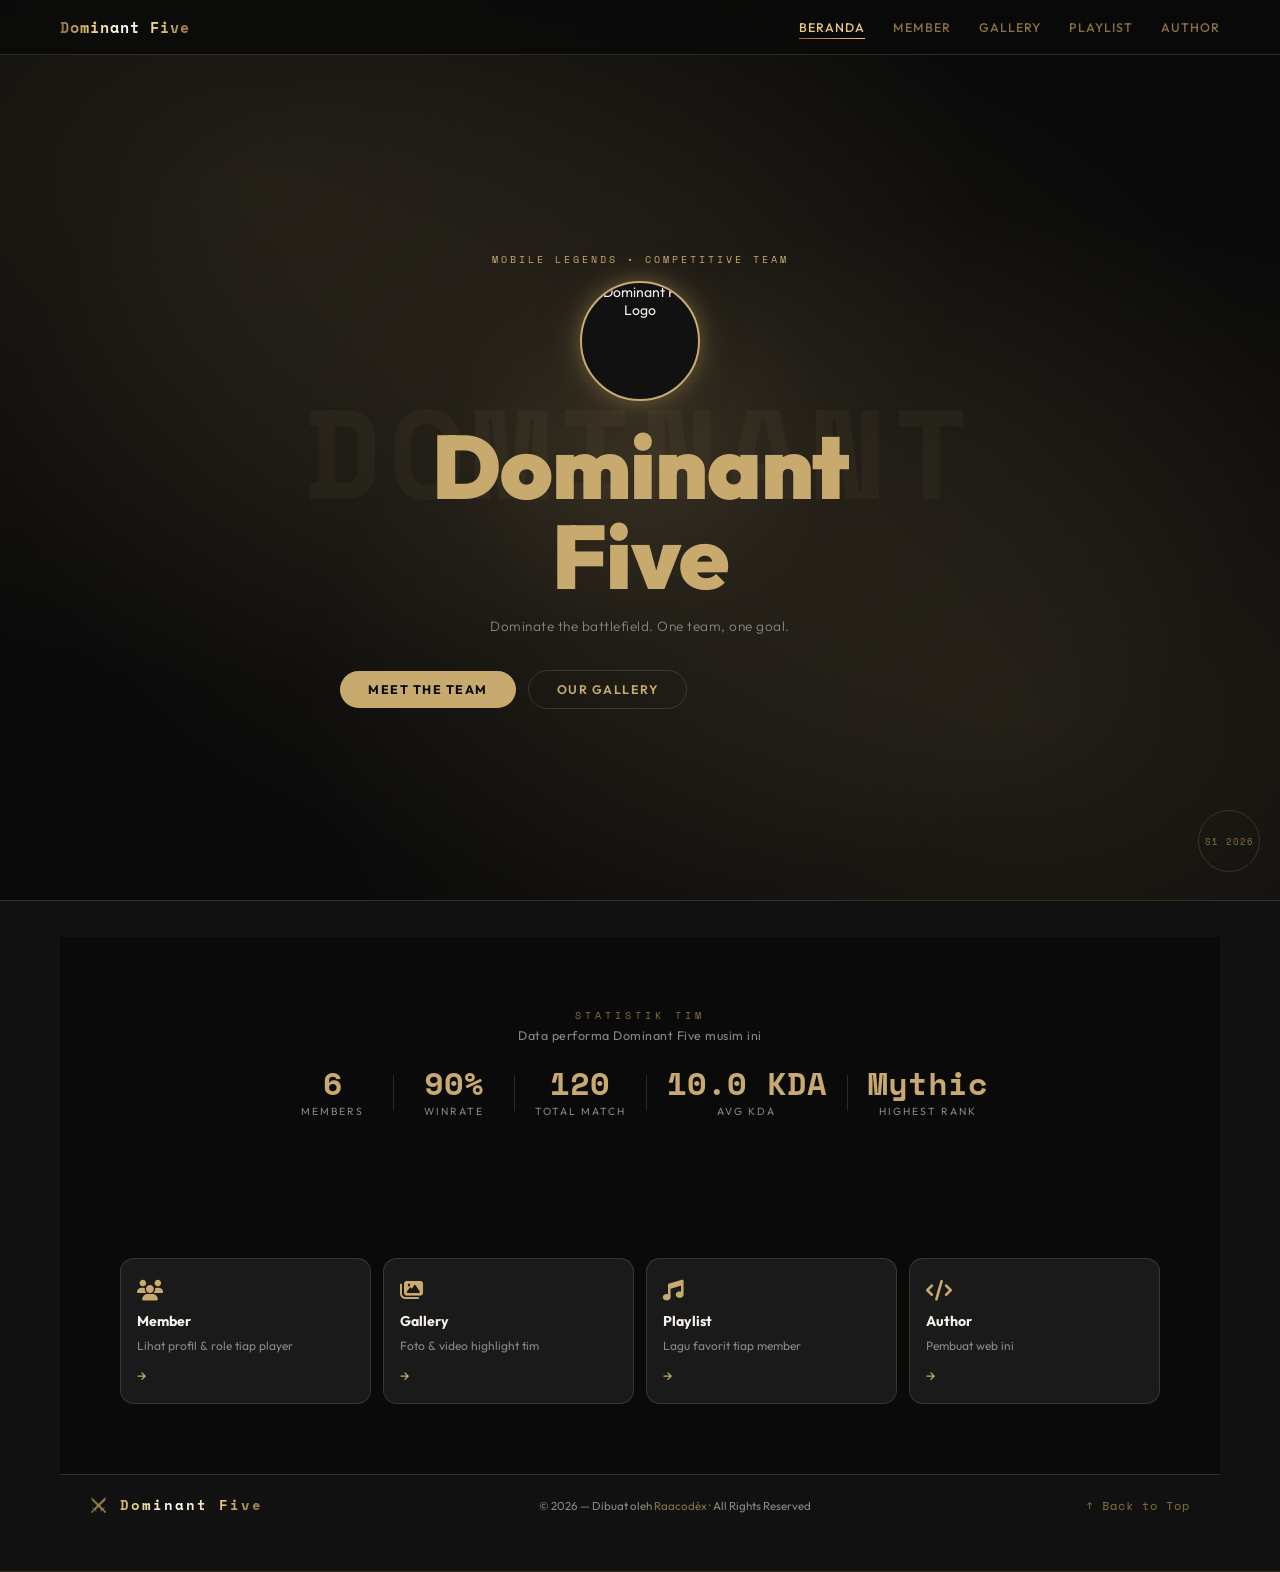
==== commit 577fcddc: "Add files via upload" ====
--- a/index.html
+++ b/index.html
@@ -59,6 +59,7 @@
 
   <!-- STATS BAR -->
   <div class="stats-bar" id="stats">
+  <div class="quicknav" id="nav">
 
   <div class="stats-header">
     <p class="stats-title">Statistik Tim</p>
--- a/style.css
+++ b/style.css
@@ -1,7 +1,6 @@
 @import url('https://fonts.googleapis.com/css2?family=Outfit:wght@300;400;600;700;900&family=Space+Mono:wght@400;700&display=swap');
 @import url('https://fonts.googleapis.com/css2?family=Inter:wght@400;500;600;700;800&display=swap');
 
-/* ===== ROOT & RESET ===== */
 :root {
   --bg-dark: #0a0a0a;
   --bg-surface: #111111;
@@ -16,1501 +15,381 @@
 
 * { margin: 0; padding: 0; box-sizing: border-box; }
 html { scroll-behavior: smooth; }
+
 body {
   background-color: var(--bg-dark);
   color: var(--white);
   font-family: 'Outfit', sans-serif;
+  font-size: 14px; /* DIPERKECIL dari 20px */
   overflow-x: hidden;
+  background-image:
+    radial-gradient(ellipse at 20% 20%, rgba(200,169,110,0.12) 0%, transparent 50%),
+    radial-gradient(ellipse at 80% 80%, rgba(200,169,110,0.12) 0%, transparent 50%),
+    radial-gradient(ellipse at 50% 50%, rgba(200,169,110,0.12) 0%, transparent 70%);
+  background-attachment: fixed;
 }
 
 /* ===== NAVBAR ===== */
 .navbar {
-  position: fixed;
-  top: 0;
-  width: 100%;
-  z-index: 1000;
-  padding: 16px 20px;
-  display: flex;
-  align-items: center;
-  justify-content: space-between;
-  background: rgba(10, 10, 10, 0.92);
+  position: fixed; top: 0; width: 100%; z-index: 1000;
+  padding: 14px 20px;
+  display: flex; align-items: center; justify-content: space-between;
+  background: rgba(10,10,10,0.92);
   backdrop-filter: blur(12px);
   border-bottom: 1px solid var(--border);
   transition: background 0.3s;
 }
 
 .nav-logo {
-  font-family: 'Space Mono', monospace;
-  font-size: 1.4rem;
-  letter-spacing: 1px;
-  font-weight: 700;
-  text-decoration: none;
-  display: flex;
-  align-items: center;
-  gap: 8px;
-  white-space: nowrap;
-  flex-shrink: 0;
+  font-family: 'Space Mono', monospace; font-size: 0.95rem;
+  letter-spacing: 1px; font-weight: 700; text-decoration: none;
+  display: flex; align-items: center; gap: 8px;
+  white-space: nowrap; flex-shrink: 0;
   background: linear-gradient(90deg, #8a7040, #e8c97e, #ffffff, #e8c97e, #8a7040);
-  -webkit-background-clip: text;
-  -webkit-text-fill-color: transparent;
-  background-clip: text;
-}
-
-.nav-logo-img {
-  width: 26px;
-  height: 26px;
-  border-radius: 50%;
-  object-fit: cover;
-  border: 1px solid var(--border);
-  flex-shrink: 0;
-  -webkit-text-fill-color: unset;
-}
-
-.nav-links {
-  list-style: none;
-  display: none;
-  gap: 28px;
-}
+  -webkit-background-clip: text; -webkit-text-fill-color: transparent; background-clip: text;
+}
+
+.nav-links { list-style: none; display: none; gap: 28px; }
 
 .nav-links a {
-  text-decoration: none;
-  font-size: 0.95rem;
-  font-weight: 500;
-  letter-spacing: 1px;
-  text-transform: uppercase;
-  color: var(--gold-dim);
-  position: relative;
-  transition: color 0.3s;
-  white-space: nowrap;
+  text-decoration: none; font-size: 0.78rem; font-weight: 500;
+  letter-spacing: 1px; text-transform: uppercase; color: var(--gold-dim);
+  position: relative; transition: color 0.3s; white-space: nowrap;
 }
 
 .nav-links a::after {
-  content: '';
-  position: absolute;
-  bottom: -4px;
-  left: 0;
-  width: 0%;
-  height: 1px;
+  content: ''; position: absolute; bottom: -4px; left: 0;
+  width: 0%; height: 1px;
   background: linear-gradient(90deg, var(--gold-dim), var(--gold-light));
   transition: width 0.3s ease;
 }
 
-.nav-links a:hover,
-.nav-links a.active {
-  color: var(--gold-light);
-}
-
-.nav-links a:hover::after,
-.nav-links a.active::after {
-  width: 100%;
-}
+.nav-links a:hover, .nav-links a.active { color: var(--gold-light); }
+.nav-links a:hover::after, .nav-links a.active::after { width: 100%; }
 
 .hamburger {
-  display: block;
-  background: none;
-  border: 1px solid var(--border);
-  color: var(--gold);
-  font-size: 1.2rem;
-  padding: 6px 11px;
-  cursor: pointer;
-  border-radius: 6px;
+  display: block; background: none;
+  border: 1px solid var(--border); color: var(--gold);
+  font-size: 1rem; padding: 5px 10px; cursor: pointer; border-radius: 6px;
 }
 
 /* ===== MOBILE MENU ===== */
 .mobile-menu {
-  display: none;
-  position: fixed;
-  top: 59px;
-  left: 0;
-  width: 100%;
-  background: #111111f5;
-  backdrop-filter: blur(16px);
-  z-index: 999;
-  border-bottom: 1px solid var(--border);
-  padding: 20px 0;
-}
-
+  display: none; position: fixed; top: 55px; left: 0; width: 100%;
+  background: #111111f5; backdrop-filter: blur(16px);
+  z-index: 999; border-bottom: 1px solid var(--border); padding: 16px 0;
+}
 .mobile-menu.active { display: block; }
-
-.mobile-menu ul {
-  list-style: none;
-  display: flex;
-  flex-direction: column;
-  align-items: center;
-  gap: 20px;
-}
-
-.mobile-menu ul a {
-  color: var(--gray);
-  text-decoration: none;
-  font-size: 0.95rem;
-  letter-spacing: 2px;
-  text-transform: uppercase;
-  transition: color 0.3s;
-}
-
+.mobile-menu ul { list-style: none; display: flex; flex-direction: column; align-items: center; gap: 16px; }
+.mobile-menu ul a { color: var(--gray); text-decoration: none; font-size: 0.82rem; letter-spacing: 2px; text-transform: uppercase; transition: color 0.3s; }
 .mobile-menu ul a:hover { color: var(--gold); }
 
 /* ===== HERO ===== */
-.hero {
-  min-height: 100vh;
-  display: flex;
-  align-items: center;
-  justify-content: center;
-  position: relative;
-  padding: 110px 20px 60px;
-  overflow: hidden;
-}
+.hero { min-height: 100vh; display: flex; align-items: center; justify-content: center; position: relative; padding: 110px 20px 60px; overflow: hidden; }
 
 .hero-bg-text {
-  position: absolute;
-  font-family: 'Space Mono', monospace;
-  font-size: clamp(48px, 12vw, 180px);
-  font-weight: 700;
-  color: rgba(200, 169, 110, 0.05);
-  letter-spacing: 6px;
-  top: 50%;
-  left: 50%;
-  transform: translate(-50%, -50%);
-  white-space: nowrap;
-  pointer-events: none;
-  user-select: none;
-  width: 100%;
-  text-align: center;
-  overflow: hidden;
+  position: absolute; font-family: 'Space Mono', monospace;
+  font-size: clamp(40px,10vw,150px); font-weight: 700;
+  color: rgba(200,169,110,0.05); letter-spacing: 6px;
+  top: 50%; left: 50%; transform: translate(-50%,-50%);
+  white-space: nowrap; pointer-events: none; user-select: none;
+  width: 100%; text-align: center; overflow: hidden;
 }
 
 .hero::before {
-  content: '';
-  position: absolute;
-  width: 400px;
-  height: 400px;
-  background: radial-gradient(circle, rgba(200, 169, 110, 0.07) 0%, transparent 70%);
-  top: 50%;
-  left: 50%;
-  transform: translate(-50%, -50%);
-  pointer-events: none;
-}
-
-.hero-content {
-  text-align: center;
-  z-index: 1;
-  animation: fadeUp 0.9s ease both;
-  width: 100%;
-  max-width: 600px;
-  margin: 0 auto;
-}
+  content: ''; position: absolute; width: 400px; height: 400px;
+  background: radial-gradient(circle, rgba(200,169,110,0.07) 0%, transparent 70%);
+  top: 50%; left: 50%; transform: translate(-50%,-50%); pointer-events: none;
+}
+
+.hero-content { text-align: center; z-index: 1; animation: fadeUp 0.9s ease both; width: 100%; max-width: 600px; margin: 0 auto; }
 
 .hero-logo {
-  width: 110px;
-  height: 110px;
-  border-radius: 50%;
-  border: 2px solid var(--gold);
-  overflow: hidden;
-  margin: 0 auto 22px;
-  background: #111;
-  box-shadow:
-    0 0 20px rgba(200, 169, 110, 0.3),
-    0 0 40px rgba(200, 169, 110, 0.15),
-    0 0 80px rgba(200, 169, 110, 0.05);
+  width: 100px; height: 100px; border-radius: 50%; border: 2px solid var(--gold);
+  overflow: hidden; margin: 0 auto 20px; background: #111;
+  box-shadow: 0 0 20px rgba(200,169,110,0.3), 0 0 40px rgba(200,169,110,0.15), 0 0 80px rgba(200,169,110,0.05);
   animation: fadeUp 0.7s ease both, glowPulse 3s ease-in-out infinite;
 }
-
-.hero-logo img {
-  width: 100%;
-  height: 100%;
-  object-fit: cover;
-}
-
-.hero-subtitle {
-  font-family: 'Space Mono', monospace;
-  font-size: 0.65rem;
-  letter-spacing: 3px;
-  color: var(--gold);
-  text-transform: uppercase;
-  margin-bottom: 16px;
-}
-
-.hero-title {
-  font-size: clamp(34px, 9vw, 110px);
-  font-weight: 900;
-  line-height: 1;
-  letter-spacing: -1px;
-  color: var(--white);
-  margin-bottom: 18px;
-}
-
+.hero-logo img { width: 100%; height: 100%; object-fit: cover; }
+
+.hero-subtitle { font-family: 'Space Mono', monospace; font-size: 0.65rem; letter-spacing: 3px; color: var(--gold); text-transform: uppercase; margin-bottom: 14px; }
+.hero-title { font-size: clamp(28px,7vw,90px); font-weight: 900; line-height: 1; letter-spacing: -1px; color: var(--white); margin-bottom: 16px; }
 .hero-title span { color: var(--gold); }
-
-.hero-desc {
-  font-size: 0.95rem;
-  color: var(--gray);
-  font-weight: 300;
-  letter-spacing: 0.5px;
-  margin-bottom: 36px;
-  line-height: 1.6;
-}
-
-.hero-buttons {
-  display: flex;
-  flex-direction: column;
-  gap: 12px;
-  align-items: center;
-}
+.hero-desc { font-size: 0.85rem; color: var(--gray); font-weight: 300; letter-spacing: 0.5px; margin-bottom: 32px; line-height: 1.6; }
+.hero-buttons { display: flex; flex-direction: column; gap: 12px; align-items: center; }
 
 .btn-primary {
-  background: var(--gold);
-  color: #0a0a0a;
-  padding: 13px 32px;
-  border-radius: 50px;
-  text-decoration: none;
-  font-weight: 700;
-  font-size: 0.85rem;
-  letter-spacing: 1.5px;
-  text-transform: uppercase;
-  transition: background 0.3s, transform 0.2s;
-  width: 230px;
-  text-align: center;
-  display: block;
-}
-
-.btn-primary:hover {
-  background: var(--gold-light);
-  transform: translateY(-2px);
-}
+  background: var(--gold); color: #0a0a0a; padding: 11px 28px; border-radius: 50px;
+  text-decoration: none; font-weight: 700; font-size: 0.78rem; letter-spacing: 1.5px;
+  text-transform: uppercase; transition: background 0.3s, transform 0.2s;
+  width: 210px; text-align: center; display: block;
+}
+.btn-primary:hover { background: var(--gold-light); transform: translateY(-2px); }
 
 .btn-outline {
-  border: 1px solid var(--border);
-  color: var(--gold);
-  padding: 13px 32px;
-  border-radius: 50px;
-  text-decoration: none;
-  font-weight: 600;
-  font-size: 0.85rem;
-  letter-spacing: 1.5px;
-  text-transform: uppercase;
-  transition: border-color 0.3s, transform 0.2s;
-  width: 230px;
-  text-align: center;
-  display: block;
-}
-
-.btn-outline:hover {
-  border-color: var(--gold);
-  transform: translateY(-2px);
-}
-
-.hero-badge {
-  position: absolute;
-  bottom: 28px;
-  right: 20px;
-  animation: fadeUp 1.2s ease both;
-}
-
+  border: 1px solid var(--border); color: var(--gold); padding: 11px 28px; border-radius: 50px;
+  text-decoration: none; font-weight: 600; font-size: 0.78rem; letter-spacing: 1.5px;
+  text-transform: uppercase; transition: border-color 0.3s, transform 0.2s;
+  width: 210px; text-align: center; display: block;
+}
+.btn-outline:hover { border-color: var(--gold); transform: translateY(-2px); }
+
+.hero-badge { position: absolute; bottom: 28px; right: 20px; animation: fadeUp 1.2s ease both; }
 .badge-ring {
-  width: 68px;
-  height: 68px;
-  border-radius: 50%;
-  border: 1px solid var(--border);
-  display: flex;
-  align-items: center;
-  justify-content: center;
-  font-family: 'Space Mono', monospace;
-  font-size: 0.58rem;
-  color: var(--gold-dim);
-  letter-spacing: 1px;
-  text-align: center;
+  width: 62px; height: 62px; border-radius: 50%; border: 1px solid var(--border);
+  display: flex; align-items: center; justify-content: center;
+  font-family: 'Space Mono', monospace; font-size: 0.58rem; color: var(--gold-dim); letter-spacing: 1px; text-align: center;
 }
 
 /* ===== STATS BAR ===== */
-.stats-bar {
-  background: var(--bg-surface);
-  border-top: 1px solid var(--border);
-  border-bottom: 1px solid var(--border);
-  padding: 32px 20px;
-}
-
-.stats-header {
-  text-align: center;
-  margin-bottom: 28px;
-}
-
-.stats-title {
-  font-family: 'Space Mono', monospace;
-  font-size: 0.68rem;
-  letter-spacing: 4px;
-  color: var(--gold-dim);
-  text-transform: uppercase;
-  margin-bottom: 6px;
-}
-
-.stats-sub {
-  font-size: 0.78rem;
-  color: var(--gray);
-  letter-spacing: 0.5px;
-}
-
-.stats-wrap {
-  max-width: 1100px;
-  margin: 0 auto;
-  display: flex;
-  align-items: center;
-  justify-content: center;
-  flex-wrap: wrap;
-  gap: 24px;
-}
-
-.stat-item {
-  text-align: center;
-  min-width: 90px;
-}
-
-.stat-big {
-  font-family: 'Space Mono', monospace;
-  font-size: clamp(20px, 5vw, 38px);
-  font-weight: 700;
-  color: var(--gold);
-  line-height: 1;
-  margin-bottom: 8px;
-}
-
-.stat-desc {
-  font-size: 0.68rem;
-  letter-spacing: 2px;
-  text-transform: uppercase;
-  color: var(--gray);
-}
-
-.stat-divider {
-  width: 1px;
-  height: 40px;
-  background: var(--border);
-  flex-shrink: 0;
-  display: none;
-}
+.stats-bar { background: var(--bg-surface); border-top: 1px solid var(--border); border-bottom: 1px solid var(--border); padding: 28px 20px; }
+.stats-header { text-align: center; margin-bottom: 24px; }
+.stats-title { font-family: 'Space Mono', monospace; font-size: 0.65rem; letter-spacing: 4px; color: var(--gold-dim); text-transform: uppercase; margin-bottom: 5px; }
+.stats-sub { font-size: 0.78rem; color: var(--gray); letter-spacing: 0.5px; }
+.stats-wrap { max-width: 1100px; margin: 0 auto; display: flex; align-items: center; justify-content: center; flex-wrap: wrap; gap: 20px; }
+.stat-item { text-align: center; min-width: 80px; }
+.stat-big { font-family: 'Space Mono', monospace; font-size: clamp(18px,4vw,32px); font-weight: 700; color: var(--gold); line-height: 1; margin-bottom: 6px; }
+.stat-desc { font-size: 0.65rem; letter-spacing: 2px; text-transform: uppercase; color: var(--gray); }
+.stat-divider { width: 1px; height: 36px; background: var(--border); flex-shrink: 0; display: none; }
 
 /* ===== QUICK NAV ===== */
-.quicknav {
-  padding: 56px 20px;
-  background: var(--bg-dark);
-}
-
-.quicknav-grid {
-  display: grid;
-  grid-template-columns: repeat(2, 1fr);
-  gap: 14px;
-  max-width: 1100px;
-  margin: 0 auto;
-}
-
-.qcard {
-  background: var(--bg-card);
-  border: 1px solid var(--border);
-  border-radius: 14px;
-  padding: 22px 18px;
-  text-decoration: none;
-  display: flex;
-  flex-direction: column;
-  gap: 8px;
-  transition: transform 0.3s, border-color 0.3s;
-}
-
-.qcard:hover {
-  transform: translateY(-4px);
-  border-color: var(--gold-dim);
-}
-
-.qcard-icon {
-  font-size: 1.5rem;
-  color: var(--gold);
-  margin-bottom: 2px;
-}
-
-.qcard h3 {
-  font-size: 0.95rem;
-  font-weight: 700;
-  color: var(--white);
-}
-
-.qcard p {
-  font-size: 0.75rem;
-  color: var(--gray);
-  line-height: 1.5;
-}
-
-.qcard-arrow {
-  font-size: 1rem;
-  color: var(--gold);
-  margin-top: 6px;
-  transition: transform 0.3s;
-}
-
+.quicknav { padding: 48px 20px; background: var(--bg-dark); }
+.quicknav-grid { display: grid; grid-template-columns: repeat(2,1fr); gap: 12px; max-width: 1100px; margin: 0 auto; }
+.qcard { background: var(--bg-card); border: 1px solid var(--border); border-radius: 14px; padding: 18px 16px; text-decoration: none; display: flex; flex-direction: column; gap: 7px; transition: transform 0.3s, border-color 0.3s; }
+.qcard:hover { transform: translateY(-4px); border-color: var(--gold-dim); }
+.qcard-icon { font-size: 1.3rem; color: var(--gold); margin-bottom: 2px; }
+.qcard h3 { font-size: 0.88rem; font-weight: 700; color: var(--white); }
+.qcard p { font-size: 0.75rem; color: var(--gray); line-height: 1.5; }
+.qcard-arrow { font-size: 0.9rem; color: var(--gold); margin-top: 5px; transition: transform 0.3s; }
 .qcard:hover .qcard-arrow { transform: translateX(4px); }
 
 /* ===== SECTION GLOBAL ===== */
-section { padding: 80px 20px; }
-
-.section-header {
-  text-align: center;
-  margin-bottom: 44px;
-}
-
-.section-tag {
-  font-family: 'Space Mono', monospace;
-  font-size: 0.68rem;
-  letter-spacing: 4px;
-  color: var(--gold-dim);
-  text-transform: uppercase;
-  margin-bottom: 10px;
-}
-
-.section-title {
-  font-size: clamp(26px, 6vw, 56px);
-  font-weight: 900;
-  letter-spacing: -1px;
-  color: var(--white);
-}
-
+section { padding: 70px 20px; }
+.section-header { text-align: center; margin-bottom: 36px; }
+.section-tag { font-family: 'Space Mono', monospace; font-size: 0.65rem; letter-spacing: 4px; color: var(--gold-dim); text-transform: uppercase; margin-bottom: 8px; }
+.section-title { font-size: clamp(22px,5vw,44px); font-weight: 900; letter-spacing: -1px; color: var(--white); }
 .section-title span { color: var(--gold); }
 
 /* ===== MEMBER ===== */
-.member {
-  background: var(--bg-surface);
-  border-top: 1px solid var(--border);
-  padding-top: 100px;
-}
-
-.member-grid {
-  display: grid;
-  grid-template-columns: 1fr 1fr;
-  gap: 16px;
-  max-width: 1200px;
-  margin: 0 auto;
-}
-
-.member-card {
-  background: var(--bg-card);
-  border: 1px solid var(--border);
-  border-radius: 14px;
-  overflow: hidden;
-  transition: transform 0.3s, border-color 0.3s;
-}
-
-.member-card:hover {
-  transform: translateY(-5px);
-  border-color: var(--gold-dim);
-}
-
-.card-top {
-  background: linear-gradient(135deg, #1a1a1a, #111);
-  padding: 24px 16px 18px;
-  text-align: center;
-  border-bottom: 1px solid var(--border);
-}
-
-.member-avatar {
-  width: 75px;
-  height: 75px;
-  border-radius: 50%;
-  border: 2px solid var(--gold);
-  overflow: hidden;
-  margin: 0 auto 10px;
-  background: #222;
-}
-
-.member-avatar img {
-  width: 100%;
-  height: 100%;
-  object-fit: cover;
-}
-
-.member-role-badge {
-  display: inline-block;
-  background: rgba(200, 169, 110, 0.12);
-  border: 1px solid var(--border);
-  color: var(--gold);
-  font-size: 0.6rem;
-  font-weight: 600;
-  letter-spacing: 1.5px;
-  text-transform: uppercase;
-  padding: 3px 10px;
-  border-radius: 20px;
-}
-
-.card-body { padding: 16px; }
-
-.member-name {
-  font-size: 1rem;
-  font-weight: 700;
-  color: var(--white);
-  margin-bottom: 4px;
-}
-
-.member-ign {
-  font-size: 0.72rem;
-  color: var(--gray);
-  margin-bottom: 10px;
-}
-
-.member-ign span {
-  color: var(--gold-dim);
-  font-family: 'Space Mono', monospace;
-}
-
-.member-heroes {
-  display: flex;
-  flex-wrap: wrap;
-  gap: 5px;
-  margin-bottom: 14px;
-}
-
-.member-heroes span {
-  background: rgba(255,255,255,0.04);
-  border: 1px solid rgba(255,255,255,0.08);
-  color: var(--gray);
-  font-size: 0.65rem;
-  padding: 2px 8px;
-  border-radius: 4px;
-}
-
-.member-stats {
-  display: flex;
-  justify-content: space-between;
-  padding-top: 12px;
-  border-top: 1px solid var(--border);
-}
-
+.member { background: var(--bg-surface); border-top: 1px solid var(--border); padding-top: 90px; background-image: radial-gradient(ellipse at 80% 20%, rgba(200,169,110,0.12) 0%, transparent 50%); }
+.member-grid { display: grid; grid-template-columns: 1fr 1fr; gap: 14px; max-width: 1200px; margin: 0 auto; }
+.member-card { background: var(--bg-card); border: 1px solid var(--border); border-radius: 14px; overflow: hidden; transition: transform 0.3s, border-color 0.3s; }
+.member-card:hover { transform: translateY(-5px); border-color: var(--gold-dim); }
+.card-top { background: linear-gradient(135deg,#1a1a1a,#111); padding: 20px 14px 16px; text-align: center; border-bottom: 1px solid var(--border); }
+.member-avatar { width: 68px; height: 68px; border-radius: 50%; border: 2px solid var(--gold); overflow: hidden; margin: 0 auto 9px; background: #222; }
+.member-avatar img { width: 100%; height: 100%; object-fit: cover; }
+.member-role-badge { display: inline-block; background: rgba(200,169,110,0.12); border: 1px solid var(--border); color: var(--gold); font-size: 0.6rem; font-weight: 600; letter-spacing: 1.5px; text-transform: uppercase; padding: 2px 9px; border-radius: 20px; }
+.card-body { padding: 14px; }
+.member-name { font-size: 0.9rem; font-weight: 700; color: var(--white); margin-bottom: 3px; }
+.member-ign { font-size: 0.72rem; color: var(--gray); margin-bottom: 9px; }
+.member-ign span { color: var(--gold-dim); font-family: 'Space Mono', monospace; }
+.member-heroes { display: flex; flex-wrap: wrap; gap: 4px; margin-bottom: 12px; }
+.member-heroes span { background: rgba(255,255,255,0.04); border: 1px solid rgba(255,255,255,0.08); color: var(--gray); font-size: 0.65rem; padding: 2px 7px; border-radius: 4px; }
+.member-stats { display: flex; justify-content: space-between; padding-top: 10px; border-top: 1px solid var(--border); }
 .member-stats > div { text-align: center; }
-
-.stat-num {
-  font-family: 'Space Mono', monospace;
-  font-size: 0.85rem;
-  font-weight: 700;
-  color: var(--gold);
-}
-
-.stat-label {
-  font-size: 0.6rem;
-  color: var(--gray);
-  text-transform: uppercase;
-  letter-spacing: 0.5px;
-  margin-top: 2px;
-}
+.stat-num { font-family: 'Space Mono', monospace; font-size: 0.82rem; font-weight: 700; color: var(--gold); }
+.stat-label { font-size: 0.6rem; color: var(--gray); text-transform: uppercase; letter-spacing: 0.5px; margin-top: 2px; }
+
+/* ===== MEMBER SLIDER ===== */
+.member-slider { max-width: 300px; margin: 0 auto; position: relative; }
+.member-track { position: relative; width: 100%; }
+.member-track .member-card { display: none; animation: fadeUp 0.35s ease both; }
+.member-track .member-card.active { display: block; }
+.member-slider .member-card { min-height: unset; border-radius: 16px; }
+.member-slider .card-top { padding: 24px 18px 18px; }
+.member-slider .member-avatar { width: 80px; height: 80px; margin-bottom: 10px; }
+.member-slider .member-role-badge { font-size: 0.65rem; padding: 3px 12px; letter-spacing: 2px; }
+.member-slider .card-body { padding: 16px 18px 18px; display: flex; flex-direction: column; }
+.member-slider .member-name { font-family: 'Inter', sans-serif; font-size: 1rem; font-weight: 800; letter-spacing: -0.3px; margin-bottom: 3px; }
+.member-slider .member-ign { font-size: 0.75rem; margin-bottom: 10px; }
+
+.view-profile-btn {
+  width: 100%; padding: 10px 0; margin-top: 4px;
+  background: transparent; border: 1px solid var(--border); border-radius: 8px;
+  color: var(--gold); font-family: 'Outfit', sans-serif; font-size: 0.78rem;
+  font-weight: 600; letter-spacing: 1px; cursor: pointer;
+  transition: all 0.3s; display: flex; align-items: center; justify-content: center; gap: 8px;
+}
+.view-profile-btn:hover { background: rgba(200,169,110,0.1); border-color: var(--gold); }
+
+/* ===== SLIDER NAV ===== */
+.slider-nav { display: flex; align-items: center; justify-content: center; gap: 12px; margin-top: 18px; }
+.slider-btn { background: transparent; border: 1px solid var(--border); color: var(--gold); width: 34px; height: 34px; border-radius: 50%; font-size: 0.88rem; cursor: pointer; transition: all 0.3s; display: flex; align-items: center; justify-content: center; }
+.slider-btn:hover { background: rgba(200,169,110,0.12); border-color: var(--gold); }
+.slider-dots { display: flex; gap: 6px; align-items: center; }
+.dot { width: 6px; height: 6px; border-radius: 50%; background: transparent; cursor: pointer; transition: all 0.3s; border: 1px solid var(--gold-dim); }
+.dot.active { background: var(--gold); width: 18px; border-radius: 4px; border-color: var(--gold); }
+.slider-counter { text-align: center; margin-top: 8px; font-family: 'Space Mono', monospace; font-size: 0.65rem; color: var(--gold-dim); letter-spacing: 2px; }
 
 /* ===== GALLERY ===== */
-.gallery {
-  background: var(--bg-dark);
-  padding-top: 100px;
-}
-
-.gallery-tabs {
-  display: flex;
-  justify-content: center;
-  gap: 8px;
-  margin-bottom: 36px;
-  flex-wrap: wrap;
-}
-
-.tab-btn {
-  background: transparent;
-  border: 1px solid var(--border);
-  color: var(--gray);
-  padding: 8px 20px;
-  border-radius: 30px;
-  font-family: 'Outfit', sans-serif;
-  font-size: 0.78rem;
-  font-weight: 600;
-  letter-spacing: 1px;
-  text-transform: uppercase;
-  cursor: pointer;
-  transition: all 0.3s;
-}
-
-.tab-btn:hover {
-  border-color: var(--gold-dim);
-  color: var(--gold);
-}
-
-.tab-btn.active {
-  background: var(--gold);
-  border-color: var(--gold);
-  color: #0a0a0a;
-}
-
-.gallery-grid {
-  display: grid;
-  grid-template-columns: 1fr 1fr;
-  gap: 14px;
-  max-width: 1200px;
-  margin: 0 auto;
-}
-
-.gallery-item {
-  border-radius: 10px;
-  overflow: hidden;
-  border: 1px solid var(--border);
-  background: var(--bg-card);
-  transition: transform 0.3s, border-color 0.3s;
-  position: relative;
-}
-
-.gallery-item:hover {
-  transform: translateY(-3px);
-  border-color: var(--gold-dim);
-}
-
+.gallery { background: var(--bg-dark); padding-top: 90px; background-image: radial-gradient(ellipse at 20% 80%, rgba(200,169,110,0.15) 0%, transparent 50%); }
+.gallery-tabs { display: flex; justify-content: center; gap: 8px; margin-bottom: 30px; flex-wrap: wrap; }
+.tab-btn { background: transparent; border: 1px solid var(--border); color: var(--gray); padding: 7px 18px; border-radius: 30px; font-family: 'Outfit', sans-serif; font-size: 0.75rem; font-weight: 600; letter-spacing: 1px; text-transform: uppercase; cursor: pointer; transition: all 0.3s; }
+.tab-btn:hover { border-color: var(--gold-dim); color: var(--gold); }
+.tab-btn.active { background: var(--gold); border-color: var(--gold); color: #0a0a0a; }
+
+.gallery-grid { display: grid; grid-template-columns: 1fr; gap: 12px; max-width: 1200px; margin: 0 auto; }
+
+.gallery-item { border-radius: 10px; overflow: hidden; border: 1px solid var(--border); background: var(--bg-card); transition: transform 0.3s, border-color 0.3s; position: relative; }
+.gallery-item:hover { transform: translateY(-3px); border-color: var(--gold-dim); }
 .gallery-item.hidden { display: none; }
 
-.gallery-item.photo img {
-  width: 100%;
-  height: 160px;
-  object-fit: cover;
-  display: block;
-  transition: transform 0.4s;
-}
-
-.gallery-item.photo:hover img { transform: scale(1.04); }
-
-.gallery-overlay {
-  position: absolute;
-  bottom: 0;
-  left: 0;
-  right: 0;
-  padding: 10px 12px;
-  background: linear-gradient(to top, rgba(0,0,0,0.85), transparent);
-  display: flex;
-  align-items: center;
-  justify-content: space-between;
-}
-
-.gallery-overlay p {
-  font-size: 0.75rem;
-  color: var(--white);
-  font-weight: 500;
-}
-
-.gallery-type {
-  font-size: 0.62rem;
-  background: rgba(200,169,110,0.15);
-  border: 1px solid var(--border);
-  color: var(--gold);
-  padding: 2px 8px;
-  border-radius: 20px;
-}
-
-.video-wrap {
-  width: 100%;
-  aspect-ratio: 16/9;
-  background: #000;
-}
-
-.video-wrap video {
-  width: 100%;
-  height: 100%;
-  display: block;
-  object-fit: cover;
-}
-
-.video-label {
-  padding: 10px 12px;
-  display: flex;
-  align-items: center;
-  justify-content: space-between;
-  border-top: 1px solid var(--border);
-}
-
-.video-label p {
-  font-size: 0.78rem;
-  color: var(--white);
-  font-weight: 500;
-}
-.gallery-item.video {
-  grid-column: 1 / -1;
-}
+.gallery-type { font-size: 0.58rem; background: rgba(200,169,110,0.15); border: 1px solid var(--border); color: var(--gold); padding: 2px 8px; border-radius: 20px; font-family: 'Space Mono', monospace; font-weight: 700; letter-spacing: 1.5px; text-transform: uppercase; }
+
+/* VIDEO */
+.gallery-item.video { grid-column: 1 / -1; }
+.video-label { padding: 9px 12px; display: flex; align-items: center; justify-content: space-between; border-top: 1px solid var(--border); }
+.video-label p { font-size: 0.78rem; color: var(--white); font-weight: 500; }
 
 /* ===== PLAYLIST ===== */
-.playlist {
-  background: var(--bg-surface);
-  padding-top: 100px;
-}
-
-.playlist-tabs {
-  display: flex;
-  justify-content: center;
-  flex-wrap: wrap;
-  gap: 8px;
-  margin-bottom: 36px;
-}
-
-.pl-tab {
-  background: transparent;
-  border: 1px solid var(--border);
-  color: var(--gray);
-  padding: 8px 16px;
-  border-radius: 30px;
-  font-family: 'Outfit', sans-serif;
-  font-size: 0.75rem;
-  font-weight: 600;
-  letter-spacing: 1px;
-  cursor: pointer;
-  transition: all 0.3s;
-}
-
-.pl-tab:hover {
-  border-color: var(--gold-dim);
-  color: var(--gold);
-}
-
-.pl-tab.active {
-  background: var(--gold);
-  border-color: var(--gold);
-  color: #0a0a0a;
-}
-
-.playlist-panel {
-  display: none;
-  max-width: 600px;
-  margin: 0 auto;
-  animation: fadeUp 0.4s ease both;
-}
-
+.playlist { background: var(--bg-surface); padding-top: 90px; background-image: radial-gradient(ellipse at 80% 50%, rgba(200,169,110,0.12) 0%, transparent 50%); }
+.playlist-tabs { display: flex; justify-content: center; flex-wrap: wrap; gap: 8px; margin-bottom: 30px; }
+.pl-tab { background: transparent; border: 1px solid var(--border); color: var(--gray); padding: 7px 14px; border-radius: 30px; font-family: 'Outfit', sans-serif; font-size: 0.75rem; font-weight: 600; letter-spacing: 1px; cursor: pointer; transition: all 0.3s; }
+.pl-tab:hover { border-color: var(--gold-dim); color: var(--gold); }
+.pl-tab.active { background: var(--gold); border-color: var(--gold); color: #0a0a0a; }
+.playlist-panel { display: none; max-width: 600px; margin: 0 auto; animation: fadeUp 0.4s ease both; }
 .playlist-panel.active { display: block; }
-
-.pl-profile {
-  display: flex;
-  align-items: center;
-  gap: 14px;
-  margin-bottom: 24px;
-  padding-bottom: 20px;
-  border-bottom: 1px solid var(--border);
-}
-
-.pl-avatar {
-  width: 72px;
-  height: 72px;
-  border-radius: 50%;
-  border: 2px solid var(--gold);
-  overflow: hidden;
-  flex-shrink: 0;
-  background: #222;
-}
-
-.pl-avatar img {
-  width: 100%;
-  height: 100%;
-  object-fit: cover;
-}
-
-.pl-name {
-  font-size: 1rem;
-  font-weight: 700;
-  color: var(--white);
-  margin-bottom: 3px;
-}
-
-.pl-role {
-  font-size: 0.82rem;
-  color: var(--gold-dim);
-  letter-spacing: 2px;
-  text-transform: uppercase;
-  font-family: 'Space Mono', monospace;
-}
-
-.pl-tracks {
-  display: flex;
-  flex-direction: column;
-  gap: 4px;
-}
-
-.pl-track {
-  display: flex;
-  align-items: center;
-  gap: 12px;
-  padding: 13px 14px;
-  border-radius: 8px;
-  border: 1px solid transparent;
-  transition: all 0.3s;
-}
-
-.pl-track:hover {
-  background: var(--bg-card);
-  border-color: var(--border);
-}
-
-.track-num {
-  font-family: 'Space Mono', monospace;
-  font-size: 0.8rem;
-  color: var(--gold-dim);
-  width: 20px;
-  flex-shrink: 0;
-}
-
+.pl-profile { display: flex; align-items: center; gap: 12px; margin-bottom: 20px; padding-bottom: 18px; border-bottom: 1px solid var(--border); }
+.pl-avatar { width: 52px; height: 52px; border-radius: 50%; border: 2px solid var(--gold); overflow: hidden; flex-shrink: 0; background: #222; }
+.pl-avatar img { width: 100%; height: 100%; object-fit: cover; }
+.pl-name { font-size: 0.9rem; font-weight: 700; color: var(--white); margin-bottom: 2px; }
+.pl-role { font-size: 0.68rem; color: var(--gold-dim); letter-spacing: 2px; text-transform: uppercase; font-family: 'Space Mono', monospace; }
+.pl-tracks { display: flex; flex-direction: column; gap: 3px; }
+.pl-track { display: flex; align-items: center; gap: 10px; padding: 10px 12px; border-radius: 8px; border: 1px solid transparent; transition: all 0.3s; }
+.pl-track:hover { background: var(--bg-card); border-color: var(--border); }
+.track-num { font-family: 'Space Mono', monospace; font-size: 0.72rem; color: var(--gold-dim); width: 18px; flex-shrink: 0; }
 .track-info { flex: 1; }
-
-.track-title {
-  font-size: 1rem;
-  font-weight: 600;
-  color: var(--white);
-  margin-bottom: 2px;
-}
-
-.track-artist {
-  font-size: 0.82rem;
-  color: var(--gray);
-}
-
-.track-link {
-  color: var(--gold-dim);
-  font-size: 1.4rem;
-  transition: color 0.3s, transform 0.2s;
-  display: flex;
-  align-items: center;
-}
-
-.track-link:hover {
-  color: #1db954;
-  transform: scale(1.2);
-}
+.track-title { font-size: 0.88rem; font-weight: 600; color: var(--white); margin-bottom: 2px; }
+.track-artist { font-size: 0.75rem; color: var(--gray); }
+.track-link { color: var(--gold-dim); font-size: 1.3rem; transition: color 0.3s, transform 0.2s; display: flex; align-items: center; }
+.track-link:hover { color: #1db954; transform: scale(1.2); }
 
 /* ===== AUTHOR ===== */
-.author {
-  background: var(--bg-dark);
-  padding-top: 100px;
-}
-
-.author-card {
-  max-width: 1000px;
-  margin: 0 auto;
-  display: grid;
-  grid-template-columns: 1fr;
-  gap: 28px;
-  background: var(--bg-card);
-  border: 1px solid var(--border);
-  border-radius: 18px;
-  padding: 28px 20px;
-}
-
-.author-left {
-  display: flex;
-  flex-direction: row;
-  align-items: center;
-  gap: 18px;
-}
-
-.author-avatar {
-  width: 90px;
-  height: 90px;
-  border-radius: 50%;
-  border: 2px solid var(--gold);
-  overflow: hidden;
-  background: #222;
-  flex-shrink: 0;
-}
-
-.author-avatar img {
-  width: 100%;
-  height: 100%;
-  object-fit: cover;
-}
-
-.author-badge {
-  background: rgba(200, 169, 110, 0.1);
-  border: 1px solid var(--border);
-  color: var(--gold);
-  font-size: 0.65rem;
-  letter-spacing: 2px;
-  text-transform: uppercase;
-  padding: 4px 12px;
-  border-radius: 20px;
-  font-weight: 600;
-}
-
-.author-tag {
-  font-size: 0.68rem;
-  letter-spacing: 2px;
-  color: var(--gold-dim);
-  text-transform: uppercase;
-  font-family: 'Space Mono', monospace;
-  margin-bottom: 8px;
-}
-
-.author-name {
-  font-size: clamp(24px, 6vw, 40px);
-  font-weight: 900;
-  color: var(--white);
-  letter-spacing: -1px;
-  margin-bottom: 12px;
-  line-height: 1;
-}
-
-.author-bio {
-  font-size: 0.85rem;
-  color: var(--gray);
-  line-height: 1.7;
-  margin-bottom: 18px;
-}
-
-.author-stack {
-  display: flex;
-  flex-wrap: wrap;
-  gap: 8px;
-  margin-bottom: 20px;
-}
-
-.author-stack span {
-  background: rgba(200, 169, 110, 0.08);
-  border: 1px solid var(--border);
-  color: var(--gold);
-  font-size: 0.7rem;
-  font-weight: 600;
-  letter-spacing: 1.5px;
-  padding: 4px 12px;
-  border-radius: 6px;
-  font-family: 'Space Mono', monospace;
-}
-
-.author-socials {
-  display: flex;
-  flex-wrap: wrap;
-  gap: 8px;
-}
-
-.social-btn {
-  display: flex;
-  align-items: center;
-  gap: 7px;
-  padding: 9px 16px;
-  border-radius: 8px;
-  border: 1px solid var(--border);
-  color: var(--gray);
-  text-decoration: none;
-  font-size: 0.78rem;
-  font-weight: 500;
-  transition: all 0.3s;
-}
-
-.social-btn:hover {
-  border-color: var(--gold-dim);
-  color: var(--gold);
-  background: rgba(200, 169, 110, 0.06);
-}
-
-.author-right {
-  display: flex;
-  flex-direction: column;
-  gap: 16px;
-}
-
-.author-quote {
-  background: var(--bg-surface);
-  border: 1px solid var(--border);
-  border-left: 3px solid var(--gold);
-  border-radius: 10px;
-  padding: 18px 16px;
-}
-
-.quote-mark {
-  font-size: 2.2rem;
-  color: var(--gold);
-  line-height: 0.5;
-  margin-bottom: 12px;
-  font-family: 'Space Mono', monospace;
-}
-
-.quote-text {
-  font-size: 0.82rem;
-  color: var(--white);
-  line-height: 1.7;
-  font-style: italic;
-  margin-bottom: 10px;
-}
-
-.quote-from {
-  font-size: 0.7rem;
-  color: var(--gold-dim);
-  font-family: 'Space Mono', monospace;
-}
-
-.author-stats {
-  display: flex;
-  justify-content: space-between;
-  padding: 16px;
-  background: var(--bg-surface);
-  border: 1px solid var(--border);
-  border-radius: 10px;
-}
-
+.author { background: var(--bg-dark); padding-top: 90px; background-image: radial-gradient(ellipse at 20% 50%, rgba(200,169,110,0.12) 0%, transparent 50%); }
+.author-card { max-width: 1000px; margin: 0 auto; display: grid; grid-template-columns: 1fr; gap: 24px; background: var(--bg-card); border: 1px solid var(--border); border-radius: 18px; padding: 24px 18px; }
+.author-left { display: flex; flex-direction: row; align-items: center; gap: 16px; }
+.author-avatar { width: 80px; height: 80px; border-radius: 50%; border: 2px solid var(--gold); overflow: hidden; background: #222; flex-shrink: 0; }
+.author-avatar img { width: 100%; height: 100%; object-fit: cover; }
+.author-badge { background: rgba(200,169,110,0.1); border: 1px solid var(--border); color: var(--gold); font-size: 0.65rem; letter-spacing: 2px; text-transform: uppercase; padding: 3px 10px; border-radius: 20px; font-weight: 600; }
+.author-tag { font-size: 0.65rem; letter-spacing: 2px; color: var(--gold-dim); text-transform: uppercase; font-family: 'Space Mono', monospace; margin-bottom: 6px; }
+.author-name { font-size: clamp(18px,4vw,32px); font-weight: 900; color: var(--white); letter-spacing: -1px; margin-bottom: 10px; line-height: 1; }
+.author-bio { font-size: 0.82rem; color: var(--gray); line-height: 1.7; margin-bottom: 16px; }
+.author-stack { display: flex; flex-wrap: wrap; gap: 7px; margin-bottom: 18px; }
+.author-stack span { background: rgba(200,169,110,0.08); border: 1px solid var(--border); color: var(--gold); font-size: 0.68rem; font-weight: 600; letter-spacing: 1.5px; padding: 3px 10px; border-radius: 6px; font-family: 'Space Mono', monospace; }
+.author-socials { display: flex; flex-wrap: wrap; gap: 7px; }
+.social-btn { display: flex; align-items: center; gap: 6px; padding: 8px 14px; border-radius: 8px; border: 1px solid var(--border); color: var(--gray); text-decoration: none; font-size: 0.75rem; font-weight: 500; transition: all 0.3s; }
+.social-btn:hover { border-color: var(--gold-dim); color: var(--gold); background: rgba(200,169,110,0.06); }
+.author-right { display: flex; flex-direction: column; gap: 14px; }
+.author-quote { background: var(--bg-surface); border: 1px solid var(--border); border-left: 3px solid var(--gold); border-radius: 10px; padding: 16px 14px; }
+.quote-mark { font-size: 2rem; color: var(--gold); line-height: 0.5; margin-bottom: 10px; font-family: 'Space Mono', monospace; }
+.quote-text { font-size: 0.82rem; color: var(--white); line-height: 1.7; font-style: italic; margin-bottom: 8px; }
+.quote-from { font-size: 0.68rem; color: var(--gold-dim); font-family: 'Space Mono', monospace; }
+.author-stats { display: flex; justify-content: space-between; padding: 14px; background: var(--bg-surface); border: 1px solid var(--border); border-radius: 10px; }
 .a-stat { text-align: center; }
-
-.a-stat-num {
-  font-family: 'Space Mono', monospace;
-  font-size: 1.2rem;
-  font-weight: 700;
-  color: var(--gold);
-}
-
-.a-stat-label {
-  font-size: 0.6rem;
-  color: var(--gray);
-  text-transform: uppercase;
-  letter-spacing: 1px;
-  margin-top: 3px;
-}
+.a-stat-num { font-family: 'Space Mono', monospace; font-size: 1rem; font-weight: 700; color: var(--gold); }
+.a-stat-label { font-size: 0.6rem; color: var(--gray); text-transform: uppercase; letter-spacing: 1px; margin-top: 2px; }
 
 /* ===== FOOTER ===== */
-.footer {
-  background: var(--bg-surface);
-  border-top: 1px solid var(--border);
-  padding: 24px 20px;
-}
-
-.footer-inner {
-  max-width: 1100px;
-  margin: 0 auto;
-  display: flex;
-  flex-direction: column;
-  align-items: center;
-  text-align: center;
-  gap: 10px;
-}
-
-.footer-logo {
-  font-family: 'Space Mono', monospace;
-  font-size: 0.95rem;
-  font-weight: 700;
-  letter-spacing: 2px;
-  background: linear-gradient(90deg, #8a7040, #e8c97e, #ffffff, #e8c97e, #8a7040);
-  -webkit-background-clip: text;
-  -webkit-text-fill-color: transparent;
-  background-clip: text;
-}
-
-.footer-copy {
-  font-size: 0.72rem;
-  color: var(--gray);
-}
-
+.footer { background: var(--bg-surface); border-top: 1px solid var(--border); padding: 20px; }
+.footer-inner { max-width: 1100px; margin: 0 auto; display: flex; flex-direction: column; align-items: center; text-align: center; gap: 8px; }
+.footer-logo { font-family: 'Space Mono', monospace; font-size: 0.85rem; font-weight: 700; letter-spacing: 2px; background: linear-gradient(90deg,#8a7040,#e8c97e,#ffffff,#e8c97e,#8a7040); -webkit-background-clip: text; -webkit-text-fill-color: transparent; background-clip: text; }
+.footer-copy { font-size: 0.72rem; color: var(--gray); }
 .footer-copy span { color: var(--gold-dim); }
-
-.footer-top {
-  font-size: 0.72rem;
-  color: var(--gold-dim);
-  text-decoration: none;
-  font-family: 'Space Mono', monospace;
-  letter-spacing: 1px;
-  transition: color 0.3s;
-}
-
+.footer-top { font-size: 0.72rem; color: var(--gold-dim); text-decoration: none; font-family: 'Space Mono', monospace; letter-spacing: 1px; transition: color 0.3s; }
 .footer-top:hover { color: var(--gold); }
 
+/* ===== SCROLL REVEAL ===== */
+.reveal { opacity: 0; transform: translateY(28px); transition: opacity 0.6s ease, transform 0.6s ease; }
+.reveal.visible { opacity: 1; transform: translateY(0); }
+.reveal-up { opacity: 0; transform: translateY(40px); transition: opacity 0.6s ease, transform 0.6s ease; }
+.reveal-up.visible { opacity: 1; transform: translateY(0); }
+.reveal-left { opacity: 0; transform: translateX(-40px); transition: opacity 0.6s ease, transform 0.6s ease; }
+.reveal-left.visible { opacity: 1; transform: translateX(0); }
+.reveal-right { opacity: 0; transform: translateX(40px); transition: opacity 0.6s ease, transform 0.6s ease; }
+.reveal-right.visible { opacity: 1; transform: translateX(0); }
+.reveal-scale { opacity: 0; transform: scale(0.92); transition: opacity 0.5s ease, transform 0.5s ease; }
+.reveal-scale.visible { opacity: 1; transform: scale(1); }
+.stagger-item { opacity: 0; transform: translateY(24px); transition: opacity 0.5s ease, transform 0.5s ease; }
+.stagger-item.visible { opacity: 1; transform: translateY(0); }
+
+/* ===== LIGHTBOX ===== */
+.lightbox { display: none; position: fixed; inset: 0; background: rgba(0,0,0,0.93); z-index: 9999; align-items: center; justify-content: center; padding: 20px; }
+.lightbox.active { display: flex; animation: fadeIn 0.25s ease; }
+.lightbox-content { display: flex; flex-direction: column; align-items: center; gap: 12px; max-width: 90vw; }
+.lightbox-img { max-width: 100%; max-height: 80vh; border-radius: 10px; border: 1px solid rgba(200,169,110,0.25); object-fit: contain; animation: zoomIn 0.25s ease; }
+.lightbox-caption { font-family: 'Space Mono', monospace; font-size: 0.68rem; color: var(--gold-dim); letter-spacing: 2px; text-transform: uppercase; text-align: center; }
+.lightbox-close { position: absolute; top: 14px; right: 14px; background: rgba(200,169,110,0.08); border: 1px solid rgba(200,169,110,0.25); color: var(--gold); font-size: 1.1rem; width: 38px; height: 38px; border-radius: 50%; cursor: pointer; display: flex; align-items: center; justify-content: center; transition: all 0.3s; z-index: 10000; }
+.lightbox-close:hover { background: rgba(200,169,110,0.2); border-color: var(--gold); }
+.lightbox-prev, .lightbox-next { position: fixed; bottom: 70px; top: unset; left: unset; right: unset; transform: none; background: rgba(200,169,110,0.08); border: 1px solid rgba(200,169,110,0.25); color: var(--gold); font-size: 1.2rem; width: 46px; height: 46px; border-radius: 50%; cursor: pointer; display: flex; align-items: center; justify-content: center; transition: all 0.3s; z-index: 10000; }
+.lightbox-prev { left: calc(50% - 65px); }
+.lightbox-next { left: calc(50% + 36px); }
+.lightbox-prev:hover, .lightbox-next:hover { background: rgba(200,169,110,0.2); border-color: var(--gold); }
+.lightbox-trigger { cursor: zoom-in; }
+
+/* ===== MODAL ===== */
+.modal-overlay { display: none; position: fixed; inset: 0; background: rgba(0,0,0,0.88); z-index: 9999; align-items: flex-end; justify-content: center; }
+.modal-overlay.active { display: flex; animation: fadeIn 0.2s ease; }
+.modal-box { background: #1a1a1a; border: 1px solid rgba(200,169,110,0.2); border-radius: 20px 20px 0 0; width: 100%; max-width: 480px; max-height: 85vh; overflow-y: auto; padding: 10px 18px 36px; position: relative; animation: slideUp 0.3s ease; scrollbar-width: none; }
+.modal-box::-webkit-scrollbar { display: none; }
+.modal-handle { width: 32px; height: 3px; background: rgba(200,169,110,0.25); border-radius: 4px; margin: 10px auto 18px; }
+.modal-close { position: absolute; top: 14px; right: 14px; background: rgba(200,169,110,0.08); border: 1px solid rgba(200,169,110,0.2); color: var(--gold); width: 30px; height: 30px; border-radius: 50%; cursor: pointer; font-size: 0.82rem; display: flex; align-items: center; justify-content: center; transition: all 0.3s; }
+.modal-close:hover { background: rgba(200,169,110,0.2); }
+.modal-header { display: flex; align-items: center; gap: 12px; margin-bottom: 18px; padding-bottom: 16px; border-bottom: 1px solid rgba(200,169,110,0.15); }
+.modal-avatar { width: 60px; height: 60px; border-radius: 50%; border: 2px solid var(--gold); overflow: hidden; flex-shrink: 0; background: #222; box-shadow: 0 0 14px rgba(200,169,110,0.2); }
+.modal-avatar img { width: 100%; height: 100%; object-fit: cover; }
+.modal-role-badge { display: inline-block; background: rgba(200,169,110,0.1); border: 1px solid rgba(200,169,110,0.2); color: var(--gold); font-size: 0.58rem; font-weight: 600; letter-spacing: 2px; text-transform: uppercase; padding: 2px 9px; border-radius: 20px; margin-bottom: 3px; }
+.modal-name { font-family: 'Inter', sans-serif; font-size: 0.95rem; font-weight: 800; color: #f5f0e8; margin-bottom: 2px; }
+.modal-ign { font-size: 0.72rem; color: #888880; }
+.modal-ign span { color: #8a7040; font-family: 'Space Mono', monospace; }
+.modal-rank-section { display: flex; align-items: center; gap: 10px; background: #111; border: 1px solid rgba(200,169,110,0.15); border-radius: 10px; padding: 10px 12px; margin-bottom: 16px; }
+.modal-rank-icon { width: 38px; height: 38px; flex-shrink: 0; }
+.modal-rank-icon img { width: 100%; height: 100%; object-fit: contain; }
+.modal-rank-label { font-size: 0.58rem; color: #888880; text-transform: uppercase; letter-spacing: 2px; margin-bottom: 2px; }
+.modal-rank-name { font-family: 'Space Mono', monospace; font-size: 0.88rem; font-weight: 700; color: var(--gold); }
+.modal-section { margin-bottom: 16px; }
+.modal-section-title { font-size: 0.62rem; font-weight: 600; letter-spacing: 2px; text-transform: uppercase; color: #8a7040; margin-bottom: 9px; display: flex; align-items: center; gap: 6px; }
+.modal-section-title i { color: var(--gold); font-size: 0.7rem; }
+.modal-heroes { display: flex; flex-wrap: wrap; gap: 6px; }
+.modal-heroes span { background: rgba(200,169,110,0.07); border: 1px solid rgba(200,169,110,0.18); color: #f5f0e8; font-size: 0.75rem; font-weight: 500; padding: 4px 12px; border-radius: 6px; font-family: 'Inter', sans-serif; }
+.modal-stat-row { display: flex; align-items: center; gap: 9px; margin-bottom: 9px; }
+.modal-stat-label { font-size: 0.65rem; color: #888880; width: 48px; flex-shrink: 0; }
+.modal-progress-wrap { flex: 1; display: flex; align-items: center; gap: 7px; }
+.modal-progress-bar { flex: 1; height: 4px; background: rgba(255,255,255,0.07); border-radius: 5px; overflow: hidden; }
+.modal-progress-fill { height: 100%; background: linear-gradient(90deg,#8a7040,#e8c97e); border-radius: 5px; width: 0%; transition: width 0.8s ease; }
+.modal-stat-val { font-family: 'Space Mono', monospace; font-size: 0.72rem; font-weight: 700; color: var(--gold); width: 32px; text-align: right; flex-shrink: 0; }
+.modal-bio { font-size: 0.78rem; color: #888880; line-height: 1.7; background: #111; border: 1px solid rgba(200,169,110,0.15); border-left: 3px solid var(--gold); border-radius: 8px; padding: 10px 12px; }
+
 /* ===== ANIMATIONS ===== */
-@keyframes fadeUp {
-  from { opacity: 0; transform: translateY(30px); }
-  to { opacity: 1; transform: translateY(0); }
-}
-
+@keyframes fadeUp { from { opacity: 0; transform: translateY(30px); } to { opacity: 1; transform: translateY(0); } }
 @keyframes glowPulse {
-  0%, 100% {
-    box-shadow:
-      0 0 20px rgba(200, 169, 110, 0.3),
-      0 0 40px rgba(200, 169, 110, 0.15),
-      0 0 80px rgba(200, 169, 110, 0.05);
-  }
-  50% {
-    box-shadow:
-      0 0 30px rgba(200, 169, 110, 0.5),
-      0 0 60px rgba(200, 169, 110, 0.25),
-      0 0 100px rgba(200, 169, 110, 0.1);
-  }
-}
+  0%, 100% { box-shadow: 0 0 20px rgba(200,169,110,0.3), 0 0 40px rgba(200,169,110,0.15), 0 0 80px rgba(200,169,110,0.05); }
+  50% { box-shadow: 0 0 30px rgba(200,169,110,0.5), 0 0 60px rgba(200,169,110,0.25), 0 0 100px rgba(200,169,110,0.1); }
+}
+@keyframes fadeIn { from { opacity: 0; } to { opacity: 1; } }
+@keyframes zoomIn { from { opacity: 0; transform: scale(0.92); } to { opacity: 1; transform: scale(1); } }
+@keyframes slideUp { from { transform: translateY(100%); opacity: 0; } to { transform: translateY(0); opacity: 1; } }
 
 /* ===== DESKTOP ===== */
 @media (min-width: 900px) {
-  .navbar { padding: 18px 60px; }
+  .navbar { padding: 16px 60px; }
   .nav-links { display: flex; }
   .hamburger { display: none; }
   .hero { padding: 120px 60px 60px; }
-  .hero-logo { width: 130px; height: 130px; }
-  .stats-bar { padding: 40px 60px; }
+  .hero-logo { width: 120px; height: 120px; }
+  .stats-bar { padding: 36px 60px; }
   .stat-divider { display: block; }
-  .quicknav { padding: 80px 60px; }
-  .quicknav-grid { grid-template-columns: repeat(4, 1fr); }
-  section { padding: 100px 60px; }
-  .member-grid { grid-template-columns: repeat(3, 1fr); }
-  .gallery-grid { grid-template-columns: repeat(3, 1fr); }
-  .gallery-item.photo img { height: 220px; }
+  .quicknav { padding: 70px 60px; }
+  .quicknav-grid { grid-template-columns: repeat(4,1fr); }
+  section { padding: 90px 60px; }
+  .member-grid { grid-template-columns: repeat(3,1fr); }
+  .gallery-grid { grid-template-columns: repeat(2,1fr); }
+  .gallery-item.video { grid-column: 1 / -1; }
   .hero-buttons { flex-direction: row; }
   .btn-primary, .btn-outline { width: auto; }
   .footer-inner { flex-direction: row; justify-content: space-between; text-align: left; }
-  .author-card { grid-template-columns: 160px 1fr 220px; padding: 48px; }
+  .author-card { grid-template-columns: 160px 1fr 220px; padding: 44px; }
   .author-left { flex-direction: column; align-items: center; }
-  .author-avatar { width: 120px; height: 120px; }
-}
-
-/* ===== MEMBER SLIDER ===== */
-.member-slider {
-  max-width: 320px;
-  margin: 0 auto;
-  position: relative;
-}
-
-.member-track {
-  position: relative;
-  width: 100%;
-}
-
-.member-track .member-card {
-  display: none;
-  animation: fadeUp 0.35s ease both;
-}
-
-.member-track .member-card.active {
-  display: block;
-}
-
-/* ===== CARD UKURAN PROPORSIONAL ===== */
-.member-slider .member-card {
-  min-height: unset;
-  border-radius: 16px;
-}
-
-/* Card Top - foto & badge */
-.member-slider .card-top {
-  padding: 28px 20px 20px;
-}
-
-.member-slider .member-avatar {
-  width: 88px;
-  height: 88px;
-  margin-bottom: 12px;
-}
-
-.member-slider .member-role-badge {
-  font-size: 0.68rem;
-  padding: 4px 14px;
-  letter-spacing: 2px;
-}
-
-/* Card Body - info */
-.member-slider .card-body {
-  padding: 18px 20px 22px;
-}
-
-/* Nama */
-.member-slider .member-name {
-  font-family: 'Inter', sans-serif;
-  font-size: 1.18rem;
-  font-weight: 800;
-  letter-spacing: -0.3px;
-  margin-bottom: 4px;
-}
-
-/* IGN */
-.member-slider .member-ign {
-  font-size: 0.8rem;
-  margin-bottom: 14px;
-}
-
-/* Hero boxes - agak lebih besar & keliatan */
-.member-slider .member-heroes {
-  display: flex;
-  flex-wrap: wrap;
-  gap: 6px;
-  margin-bottom: 16px;
-}
-
-.member-slider .member-heroes span {
-  font-family: 'Inter', sans-serif;
-  font-size: 0.75rem;
-  font-weight: 500;
-  letter-spacing: 0px;
-  padding: 5px 13px;
-  border-radius: 6px;
-  background: rgba(200, 169, 110, 0.07);
-  border: 1px solid rgba(200, 169, 110, 0.18);
-  color: var(--white);
-}
-
-/* Stats WR/KDA/Rank - kompak & proporsional */
-.member-slider .member-stats {
-  padding-top: 14px;
-  border-top: 1px solid var(--border);
-  display: flex;
-  justify-content: space-between;
-}
-
-.member-slider .stat-num {
-  font-family: 'Inter', sans-serif;
-  font-size: 1.05rem;
-  font-weight: 700;
-  color: var(--gold);
-  margin-bottom: 2px;
-}
-
-.member-slider .stat-label {
-  font-family: 'Inter', sans-serif;
-  font-size: 0.62rem;
-  font-weight: 500;
-  letter-spacing: 1px;
-  color: var(--gray);
-  text-transform: uppercase;
-}
-
-/* ===== SLIDER NAV ===== */
-.slider-nav {
-  display: flex;
-  align-items: center;
-  justify-content: center;
-  gap: 14px;
-  margin-top: 20px;
-}
-
-.slider-btn {
-  background: transparent;
-  border: 1px solid var(--border);
-  color: var(--gold);
-  width: 38px;
-  height: 38px;
-  border-radius: 50%;
-  font-size: 0.95rem;
-  cursor: pointer;
-  transition: all 0.3s;
-  display: flex;
-  align-items: center;
-  justify-content: center;
-}
-
-.slider-btn:hover {
-  background: rgba(200, 169, 110, 0.12);
-  border-color: var(--gold);
-}
-
-/* Dots */
-.slider-dots {
-  display: flex;
-  gap: 7px;
-  align-items: center;
-}
-
-.dot {
-  width: 7px;
-  height: 7px;
-  border-radius: 50%;
-  background: transparent;
-  cursor: pointer;
-  transition: all 0.3s;
-  border: 1px solid var(--gold-dim);
-}
-
-.dot.active {
-  background: var(--gold);
-  width: 20px;
-  border-radius: 4px;
-  border-color: var(--gold);
-}
-
-/* Counter */
-.slider-counter {
-  text-align: center;
-  margin-top: 10px;
-  font-family: 'Space Mono', monospace;
-  font-size: 0.68rem;
-  color: var(--gold-dim);
-  letter-spacing: 2px;
-}
-
-/* ===== SCROLL REVEAL ===== */
-/* Tambahin class "reveal" ke elemen HTML yang mau dianimasiin */
-.reveal {
-  opacity: 0;
-  transform: translateY(28px);
-  transition: opacity 0.6s ease, transform 0.6s ease;
-}
-
-.reveal.visible {
-  opacity: 1;
-  transform: translateY(0);
-}
-
-/* Varian dari bawah (default) */
-.reveal-up {
-  opacity: 0;
-  transform: translateY(40px);
-  transition: opacity 0.6s ease, transform 0.6s ease;
-}
-
-.reveal-up.visible {
-  opacity: 1;
-  transform: translateY(0);
-}
-
-/* Varian dari kiri */
-.reveal-left {
-  opacity: 0;
-  transform: translateX(-40px);
-  transition: opacity 0.6s ease, transform 0.6s ease;
-}
-
-.reveal-left.visible {
-  opacity: 1;
-  transform: translateX(0);
-}
-
-/* Varian dari kanan */
-.reveal-right {
-  opacity: 0;
-  transform: translateX(40px);
-  transition: opacity 0.6s ease, transform 0.6s ease;
-}
-
-.reveal-right.visible {
-  opacity: 1;
-  transform: translateX(0);
-}
-
-/* Varian scale/zoom */
-.reveal-scale {
-  opacity: 0;
-  transform: scale(0.92);
-  transition: opacity 0.5s ease, transform 0.5s ease;
-}
-
-.reveal-scale.visible {
-  opacity: 1;
-  transform: scale(1);
-}
-
-/* ===== STAGGER (animasi berurutan) ===== */
-/* Wrap parent pakai class "stagger-wrap" */
-/* Tiap anak pakai class "stagger-item" */
-.stagger-item {
-  opacity: 0;
-  transform: translateY(24px);
-  transition: opacity 0.5s ease, transform 0.5s ease;
-}
-
-.stagger-item.visible {
-  opacity: 1;
-  transform: translateY(0);
-}
-
-/* ===== LIGHTBOX ===== */
-.lightbox {
-  display: none;
-  position: fixed;
-  inset: 0;
-  background: rgba(0, 0, 0, 0.93);
-  z-index: 9999;
-  align-items: center;
-  justify-content: center;
-  padding: 20px;
-}
-
-.lightbox.active {
-  display: flex;
-  animation: fadeIn 0.25s ease;
-}
-
-@keyframes fadeIn {
-  from { opacity: 0; }
-  to { opacity: 1; }
-}
-
-@keyframes zoomIn {
-  from { opacity: 0; transform: scale(0.92); }
-  to { opacity: 1; transform: scale(1); }
-}
-
-.lightbox-content {
-  display: flex;
-  flex-direction: column;
-  align-items: center;
-  gap: 14px;
-  max-width: 90vw;
-}
-
-.lightbox-img {
-  max-width: 100%;
-  max-height: 80vh;
-  border-radius: 10px;
-  border: 1px solid rgba(200, 169, 110, 0.25);
-  object-fit: contain;
-  animation: zoomIn 0.25s ease;
-}
-
-.lightbox-caption {
-  font-family: 'Space Mono', monospace;
-  font-size: 0.72rem;
-  color: var(--gold-dim);
-  letter-spacing: 2px;
-  text-transform: uppercase;
-  text-align: center;
-}
-
-/* Tombol close */
-.lightbox-close {
-  position: absolute;
-  top: 16px;
-  right: 16px;
-  background: rgba(200, 169, 110, 0.08);
-  border: 1px solid rgba(200, 169, 110, 0.25);
-  color: var(--gold);
-  font-size: 1.2rem;
-  width: 40px;
-  height: 40px;
-  border-radius: 50%;
-  cursor: pointer;
-  display: flex;
-  align-items: center;
-  justify-content: center;
-  transition: all 0.3s;
-  z-index: 10000;
-}
-
-.lightbox-close:hover {
-  background: rgba(200, 169, 110, 0.2);
-  border-color: var(--gold);
-}
-
-/* Tombol prev & next */
-.lightbox-prev,
-.lightbox-next {
-  position: fixed;
-  bottom: 80px;
-  top: unset;
-  left: unset;
-  right: unset;
-  transform: none;
-  background: rgba(200, 169, 110, 0.08);
-  border: 1px solid rgba(200, 169, 110, 0.25);
-  color: var(--gold);
-  font-size: 1.3rem;
-  width: 50px;
-  height: 50px;
-  border-radius: 50%;
-  cursor: pointer;
-  display: flex;
-  align-items: center;
-  justify-content: center;
-  transition: all 0.3s;
-  z-index: 10000;
-}
-
-.lightbox-prev {
-  left: calc(50% - 70px);
-}
-
-.lightbox-next {
-  left: calc(50% + 40px);
-}
-
-.lightbox-prev:hover,
-.lightbox-next:hover {
-  background: rgba(200, 169, 110, 0.2);
-  border-color: var(--gold);
-}
-
-/* Cursor foto jadi pointer */
-.lightbox-trigger {
-  cursor: zoom-in;
-}
+  .author-avatar { width: 110px; height: 110px; }
+  .modal-overlay { align-items: center; padding: 20px; }
+  .modal-box { border-radius: 20px; }
+}
